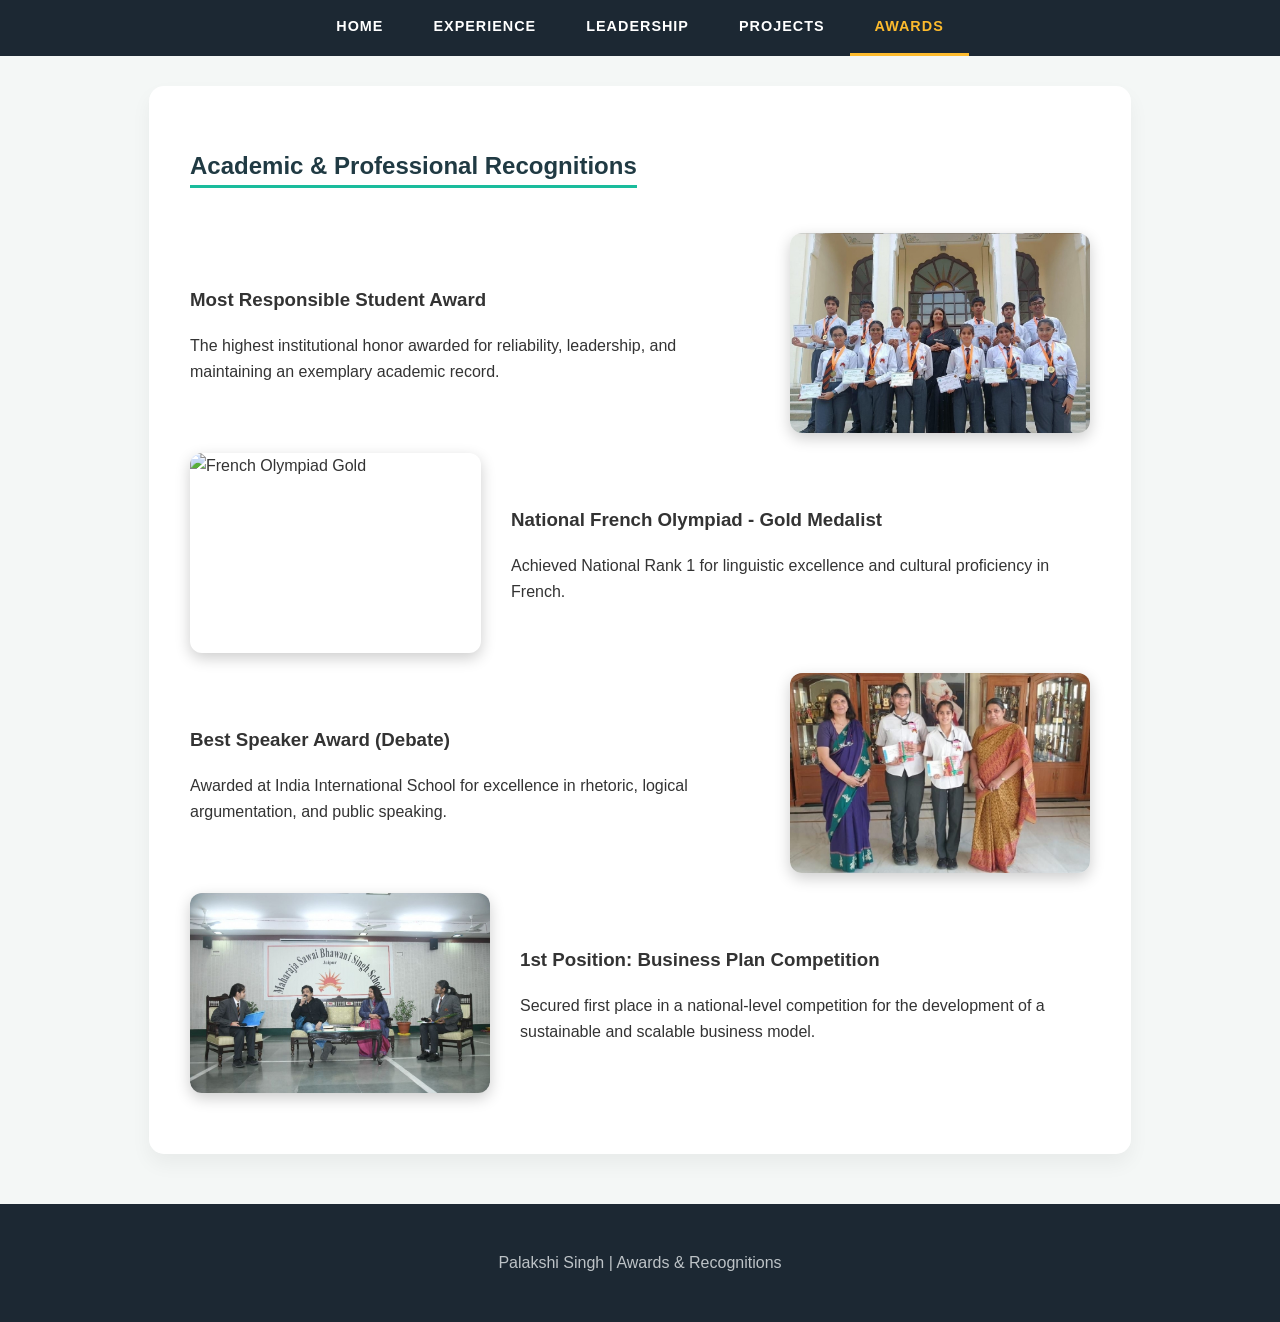
==== awards.html @ c0ab4a42 "Add files via upload" ====
<!DOCTYPE html>
<html lang="en">
<head>
    <meta charset="UTF-8">
    <meta name="viewport" content="width=device-width, initial-scale=1.0">
    <title>Awards | Palakshi Singh</title>
    <link rel="stylesheet" href="style.css">
</head>
<body>
    <nav>
        <ul>
            <li><a href="index.html">Home</a></li>
            <li><a href="experience.html">Experience</a></li>
            <li><a href="leadership.html">Leadership</a></li>
            <li><a href="projects.html">Projects</a></li>
            <li><a href="awards.html" class="active">Awards</a></li>
        </ul>
    </nav>

    <main>
        <section class="card">
            <h2>Academic & Professional Recognitions</h2>
            
            <div class="achievement-row">
                <div class="achievement-text">
                    <h3>Most Responsible Student Award</h3>
                    <p>The highest institutional honor awarded for reliability, leadership, and maintaining an exemplary academic record.</p>
                </div>
                <img src="responsible-student.jpg" alt="Most Responsible Student" class="achievement-img">
            </div>

            <div class="achievement-row reverse">
                <div class="achievement-text">
                    <h3>National French Olympiad - Gold Medalist</h3>
                    <p>Achieved National Rank 1 for linguistic excellence and cultural proficiency in French.</p>
                </div>
                <img src="french-olympiad.jpg" alt="French Olympiad Gold" class="achievement-img">
            </div>

            <div class="achievement-row">
                <div class="achievement-text">
                    <h3>Best Speaker Award (Debate)</h3>
                    <p>Awarded at India International School for excellence in rhetoric, logical argumentation, and public speaking.</p>
                </div>
                <img src="best-speaker.jpg" alt="Best Speaker Debate" class="achievement-img">
            </div>

            <div class="achievement-row reverse">
                <div class="achievement-text">
                    <h3>1st Position: Business Plan Competition</h3>
                    <p>Secured first place in a national-level competition for the development of a sustainable and scalable business model.</p>
                </div>
                <img src="b-plan-win.jpg" alt="Business Plan Win" class="achievement-img">
            </div>
            
        </section>
    </main>

    <footer>
        <p>Palakshi Singh | Awards & Recognitions</p>
    </footer>
</body>
</html>
---- style.css ----
/* 1. Variables for easy theme management */
:root {
    --primary-gradient: linear-gradient(135deg, #0f2027, #203a43, #2c5364);
    --accent-color: #1abc9c;
    --text-dark: #2c3e50;
    --card-shadow: 0 10px 30px rgba(0,0,0,0.15);
}

/* 2. Body & Background */
body {
    font-family: 'Segoe UI', Roboto, Helvetica, sans-serif;
    line-height: 1.7;
    margin: 0;
    background-color: #f0f2f5;
    color: var(--text-dark);
}

/* 3. Header with New Background Gradient */
header {
    background: var(--primary-gradient);
    color: white;
    padding: 80px 20px;
    text-align: center;
    clip-path: polygon(0 0, 100% 0, 100% 85%, 0% 100%); /* Adds a stylish diagonal cut */
}

.profile-img {
    width: 220px; /* Larger as requested */
    height: 220px;
    border-radius: 50%;
    border: 6px solid rgba(255,255,255,0.2);
    object-fit: cover;
    transition: transform 0.4s ease;
}

.profile-img:hover {
    transform: rotate(5deg) scale(1.05);
}

/* 4. Navigation bar */
nav {
    background: #1c2833;
    position: sticky;
    top: 0;
    z-index: 1000;
}

nav ul {
    display: flex;
    justify-content: center;
    padding: 0;
    margin: 0;
    list-style: none;
}

nav a {
    color: white;
    text-decoration: none;
    padding: 15px 20px;
    font-size: 0.9rem;
    text-transform: uppercase;
    letter-spacing: 1px;
}

nav a:hover {
    background: var(--accent-color);
}

/* 5. Content Cards */
.card {
    background: white;
    max-width: 950px;
    margin: -40px auto 40px; /* Pulls first card onto the header */
    padding: 40px;
    border-radius: 15px;
    box-shadow: var(--card-shadow);
    position: relative;
}

h2 {
    color: #203a43;
    border-bottom: 3px solid var(--accent-color);
    display: inline-block;
    margin-bottom: 25px;
}

/* 6. Table Styling */
table {
    width: 100%;
    border-collapse: collapse;
}

th {
    background: #f8f9fa;
    padding: 15px;
    text-align: left;
}

td {
    padding: 15px;
    border-bottom: 1px solid #eee;
}

/* 7. Innovation Project Grid */
.project-container {
    display: grid;
    grid-template-columns: repeat(auto-fit, minmax(280px, 1fr));
    gap: 20px;
}

.project-box {
    background: #fdfdfd;
    border: 1px solid #efefef;
    padding: 20px;
    border-radius: 10px;
    transition: all 0.3s ease;
}

.project-box:hover {
    border-color: var(--accent-color);
    transform: translateY(-5px);
    box-shadow: 0 5px 15px rgba(0,0,0,0.1);
}

/* Footer */
footer {
    text-align: center;
    padding: 40px;
    background: #1c2833;
    color: #bdc3c7;
}

:root {
    --primary-gradient: linear-gradient(135deg, #0f2027, #203a43, #2c5364);
    --accent: #1abc9c;
    --highlight: #fdbb2d;
    --transition-speed: 0.4s;
}

body {
    font-family: 'Segoe UI', sans-serif;
    margin: 0;
    background-color: #f4f7f6;
    color: #333;
    line-height: 1.6;
}

header {
    background: var(--primary-gradient);
    color: white;
    padding: 80px 20px;
    text-align: center;
    clip-path: polygon(0 0, 100% 0, 100% 90%, 0% 100%);
}

/* --- 1. PICTURE HOVER EFFECT --- */
.profile-img {
    width: 200px;
    height: 200px;
    border-radius: 50%;
    border: 4px solid var(--accent);
    object-fit: cover;
    margin-bottom: 15px;
    box-shadow: 0 0 15px rgba(26, 188, 156, 0.4);
    transition: transform var(--transition-speed) ease, box-shadow var(--transition-speed) ease;
}

.profile-img:hover {
    transform: scale(1.1) rotate(3deg); /* Slightly grows and tilts */
    box-shadow: 0 0 30px rgba(26, 188, 156, 0.8); /* Glow intensifies */
    cursor: pointer;
}

nav {
    background: #1c2833;
    position: sticky;
    top: 0;
    z-index: 100;
}

nav ul {
    display: flex;
    justify-content: center;
    list-style: none;
    padding: 0;
}

nav a {
    color: white;
    text-decoration: none;
    padding: 15px 25px;
    display: block;
    font-weight: bold;
    transition: color 0.3s ease;
}

nav a:hover {
    color: var(--highlight);
}

/* --- 2. SECTION (CARD) HOVER EFFECT --- */
.card {
    background: white;
    max-width: 950px;
    margin: -30px auto 40px;
    padding: 40px;
    border-radius: 15px;
    box-shadow: 0 10px 30px rgba(0,0,0,0.1);
    border-top: 5px solid var(--accent);
    transition: transform var(--transition-speed) ease, box-shadow var(--transition-speed) ease;
}

.card:hover {
    transform: translateY(-10px); /* Lifts the entire section up */
    box-shadow: 0 20px 40px rgba(0,0,0,0.2); /* Shadow deepens for depth */
}

.achievement-row {
    display: flex;
    align-items: center;
    gap: 40px;
    margin-bottom: 50px;
}

.achievement-row.reverse {
    flex-direction: row-reverse;
}

/* Achievement Image Hover */
.achievement-img {
    width: 300px;
    height: 200px;
    object-fit: cover;
    border-radius: 12px;
    box-shadow: 0 5px 15px rgba(0,0,0,0.1);
    transition: transform 0.3s ease;
}

.achievement-img:hover {
    transform: scale(1.05);
}

/* Project Item Hover */
.project-item {
    background: #fafafa;
    padding: 20px;
    border-left: 4px solid var(--highlight);
    border-radius: 5px;
    transition: background 0.3s ease, transform 0.3s ease;
}

.project-item:hover {
    background: #fff;
    transform: translateX(10px); /* Slides slightly to the right */
}

.pdf-btn {
    display: inline-block;
    padding: 12px 30px;
    background: var(--primary-gradient);
    color: white;
    text-decoration: none;
    border-radius: 50px;
    margin-top: 15px;
    transition: all 0.3s ease;
}

.pdf-btn:hover {
    background: var(--accent);
    letter-spacing: 1px; /* Expands slightly for effect */
}

footer {
    text-align: center;
    padding: 40px;
    background: #1c2833;
    color: white;
}

:root {
    --primary-gradient: linear-gradient(135deg, #0f2027, #203a43, #2c5364);
    --accent: #1abc9c;
    --highlight: #fdbb2d;
    --anim: 0.4s cubic-bezier(0.175, 0.885, 0.32, 1.275);
}

body {
    font-family: 'Segoe UI', sans-serif;
    margin: 0;
    background-color: #f4f7f6;
    color: #333;
}

header {
    background: var(--primary-gradient);
    color: white;
    padding: 80px 20px;
    text-align: center;
    clip-path: polygon(0 0, 100% 0, 100% 90%, 0% 100%);
}

/* --- INTERACTIVE PICTURE --- */
.profile-img {
    width: 210px;
    height: 210px;
    border-radius: 50%;
    border: 5px solid var(--accent);
    object-fit: cover;
    transition: transform var(--anim), box-shadow var(--anim);
}

.profile-img:hover {
    transform: scale(1.1) rotate(5deg);
    box-shadow: 0 0 25px var(--accent);
}

nav { background: #1c2833; position: sticky; top: 0; z-index: 100; }
nav ul { display: flex; justify-content: center; list-style: none; padding: 0; }
nav a { color: white; text-decoration: none; padding: 15px 25px; font-weight: bold; transition: 0.3s; }
nav a:hover { color: var(--highlight); }

/* --- INTERACTIVE SECTIONS (CARDS) --- */
.card {
    background: white;
    max-width: 950px;
    margin: -30px auto 40px;
    padding: 40px;
    border-radius: 15px;
    box-shadow: 0 10px 20px rgba(0,0,0,0.1);
    border-top: 5px solid var(--accent);
    transition: transform var(--anim), box-shadow var(--anim);
}

.card:hover {
    transform: translateY(-12px);
    box-shadow: 0 20px 40px rgba(0,0,0,0.15);
}

.achievement-row { display: flex; align-items: center; gap: 40px; margin-top: 20px; }
.achievement-row.reverse { flex-direction: row-reverse; }

.achievement-img {
    width: 280px;
    height: 180px;
    border-radius: 10px;
    object-fit: cover;
    transition: transform 0.4s ease;
}

.achievement-img:hover { transform: scale(1.05); }

/* Project Grid & Items */
.project-grid { display: grid; grid-template-columns: repeat(auto-fit, minmax(220px, 1fr)); gap: 15px; margin-top: 20px; }
.project-item {
    background: #fafafa;
    padding: 15px;
    border-radius: 8px;
    border-left: 4px solid var(--highlight);
    transition: transform 0.3s ease, background 0.3s ease;
}

.project-item:hover {
    transform: translateX(8px);
    background: #fff;
}

.btn-small { font-size: 0.8rem; color: var(--accent); text-decoration: none; font-weight: bold; }
footer { text-align: center; padding: 40px; background: #1c2833; color: white; }

:root {
    --bg-gradient: linear-gradient(135deg, #0f2027, #203a43, #2c5364);
    --accent: #1abc9c;
    --highlight: #fdbb2d;
    --transition: 0.4s cubic-bezier(0.175, 0.885, 0.32, 1.275);
}

body { font-family: 'Segoe UI', sans-serif; margin: 0; background: #f4f7f6; color: #333; }

/* Interactive Header & Nav */
header { background: var(--bg-gradient); color: white; padding: 60px 20px; text-align: center; }
.profile-img { 
    width: 180px; height: 180px; border-radius: 50%; border: 4px solid var(--accent); 
    transition: var(--transition);
}
.profile-img:hover { transform: scale(1.1) rotate(5deg); box-shadow: 0 0 20px var(--accent); }

nav { background: #1c2833; position: sticky; top: 0; z-index: 1000; }
nav ul { display: flex; justify-content: center; list-style: none; padding: 0; margin: 0; }
nav a { color: white; text-decoration: none; padding: 15px 25px; font-weight: bold; transition: 0.3s; }
nav a:hover, .active { color: var(--highlight); border-bottom: 2px solid var(--highlight); }

/* Card Animations */
.card {
    background: white; max-width: 900px; margin: 30px auto; padding: 40px; 
    border-radius: 15px; box-shadow: 0 10px 20px rgba(0,0,0,0.05);
    border-top: 5px solid var(--accent); transition: var(--transition);
}
.card:hover { transform: translateY(-10px); box-shadow: 0 20px 40px rgba(0,0,0,0.15); }

/* Content Layouts */
.achievement-row { display: flex; align-items: center; gap: 30px; margin: 20px 0; }
.achievement-row.reverse { flex-direction: row-reverse; }
.achievement-img { width: 250px; border-radius: 10px; transition: 0.3s; }
.achievement-img:hover { transform: scale(1.05); }

.detail-box { padding: 15px; border-left: 4px solid var(--accent); background: #fafafa; margin-bottom: 15px; }

.project-grid { display: grid; grid-template-columns: repeat(auto-fit, minmax(250px, 1fr)); gap: 15px; }
.project-item { 
    background: #fdfdfd; padding: 15px; border: 1px solid #eee; border-radius: 8px; 
    transition: 0.3s; border-left: 4px solid var(--highlight);
}
.project-item:hover { transform: translateX(10px); background: #fff; }

.btn-pdf { color: var(--accent); font-weight: bold; text-decoration: none; font-size: 0.9rem; }

/* Add these new rules to your existing style.css */

.tagline {
    font-size: 1.1rem;
    font-weight: 300;
    color: #ecf0f1;
    font-style: italic;
    margin-top: 10px;
    letter-spacing: 0.5px;
}

.institution {
    font-weight: bold;
    color: var(--accent);
    margin-bottom: 5px;
}

.about-content p {
    margin-bottom: 15px;
    font-size: 1.05rem;
    color: #444;
}

/* Enhancing the Active Nav Link */
nav a.active {
    border-bottom: 3px solid var(--highlight);
    color: var(--highlight);
}

footer {
    text-align: center;
    padding: 30px;
    background: #1c2833;
    color: #bdc3c7;
    margin-top: 50px;
}

/* Ensure consistent image sizing for the internship/volunteering images */
.achievement-img {
    width: 300px;
    height: 200px;
    object-fit: cover; /* This prevents the images from looking stretched */
    border-radius: 12px;
    box-shadow: 0 5px 15px rgba(0,0,0,0.2);
    transition: transform 0.4s ease, box-shadow 0.4s ease;
}

.achievement-img:hover {
    transform: scale(1.05);
    box-shadow: 0 8px 25px rgba(0,0,0,0.3);
}

/* Smooth Scrolling for the whole site */
html {
    scroll-behavior: smooth;
}

/* Custom Scrollbar for a premium look */
::-webkit-scrollbar {
    width: 10px;
}
::-webkit-scrollbar-track {
    background: #1c2833;
}
::-webkit-scrollbar-thumb {
    background: var(--accent);
    border-radius: 10px;
}
::-webkit-scrollbar-thumb:hover {
    background: var(--highlight);
}

/* Glassmorphism effect for cards - The 'Crazy-Level' look */
.card {
    background: rgba(255, 255, 255, 0.95);
    backdrop-filter: blur(10px);
    border: 1px solid rgba(255, 255, 255, 0.2);
}

/* Container for the project card */
.project-item {
    position: relative; /* Necessary to anchor the watermark */
    background: #fff;
    padding: 25px;
    border-radius: 12px;
    border-left: 5px solid var(--highlight);
    overflow: hidden; /* Keeps the watermark inside the card edges */
    z-index: 1; /* Establishes a stack */
}

/* The Watermark Engine */
.project-item::before {
    content: "";
    position: absolute;
    top: 50%;
    left: 50%;
    transform: translate(-50%, -50%);
    width: 120px; /* Adjust size of icon */
    height: 120px;
    background-repeat: no-repeat;
    background-position: center;
    background-size: contain;
    
    /* WATERMARK SETTINGS */
    opacity: 0.08; /* Very light so it doesn't cover text */
    z-index: -1;   /* Places it BEHIND the text */
    pointer-events: none; /* User can click "through" it to hit links */
}

/* Individual Background Assignments */
.aaranya::before { background-image: url('aaranya-wm.jpeg'); }
.paysolve::before { background-image: url('paysolve-wm.jpeg'); }
.sportsync::before { background-image: url('sportsync-wm.jpeg'); }
.lingolink::before { background-image: url('lingolink-wm.jpeg'); }
.keratech::before { background-image: url('keratech-wm.jpeg'); }
.solar::before { background-image: url('solar-wm.jpeg'); }
.activage::before { background-image: url('activage-wm.jpeg'); }
.novel::before { background-image: url('novel-wm.jprg'); }
.intach::before { background-image: url('intach-wm.jpeg'); }
.feedish::before { background-image: url('feedish-wm.jpeg'); }
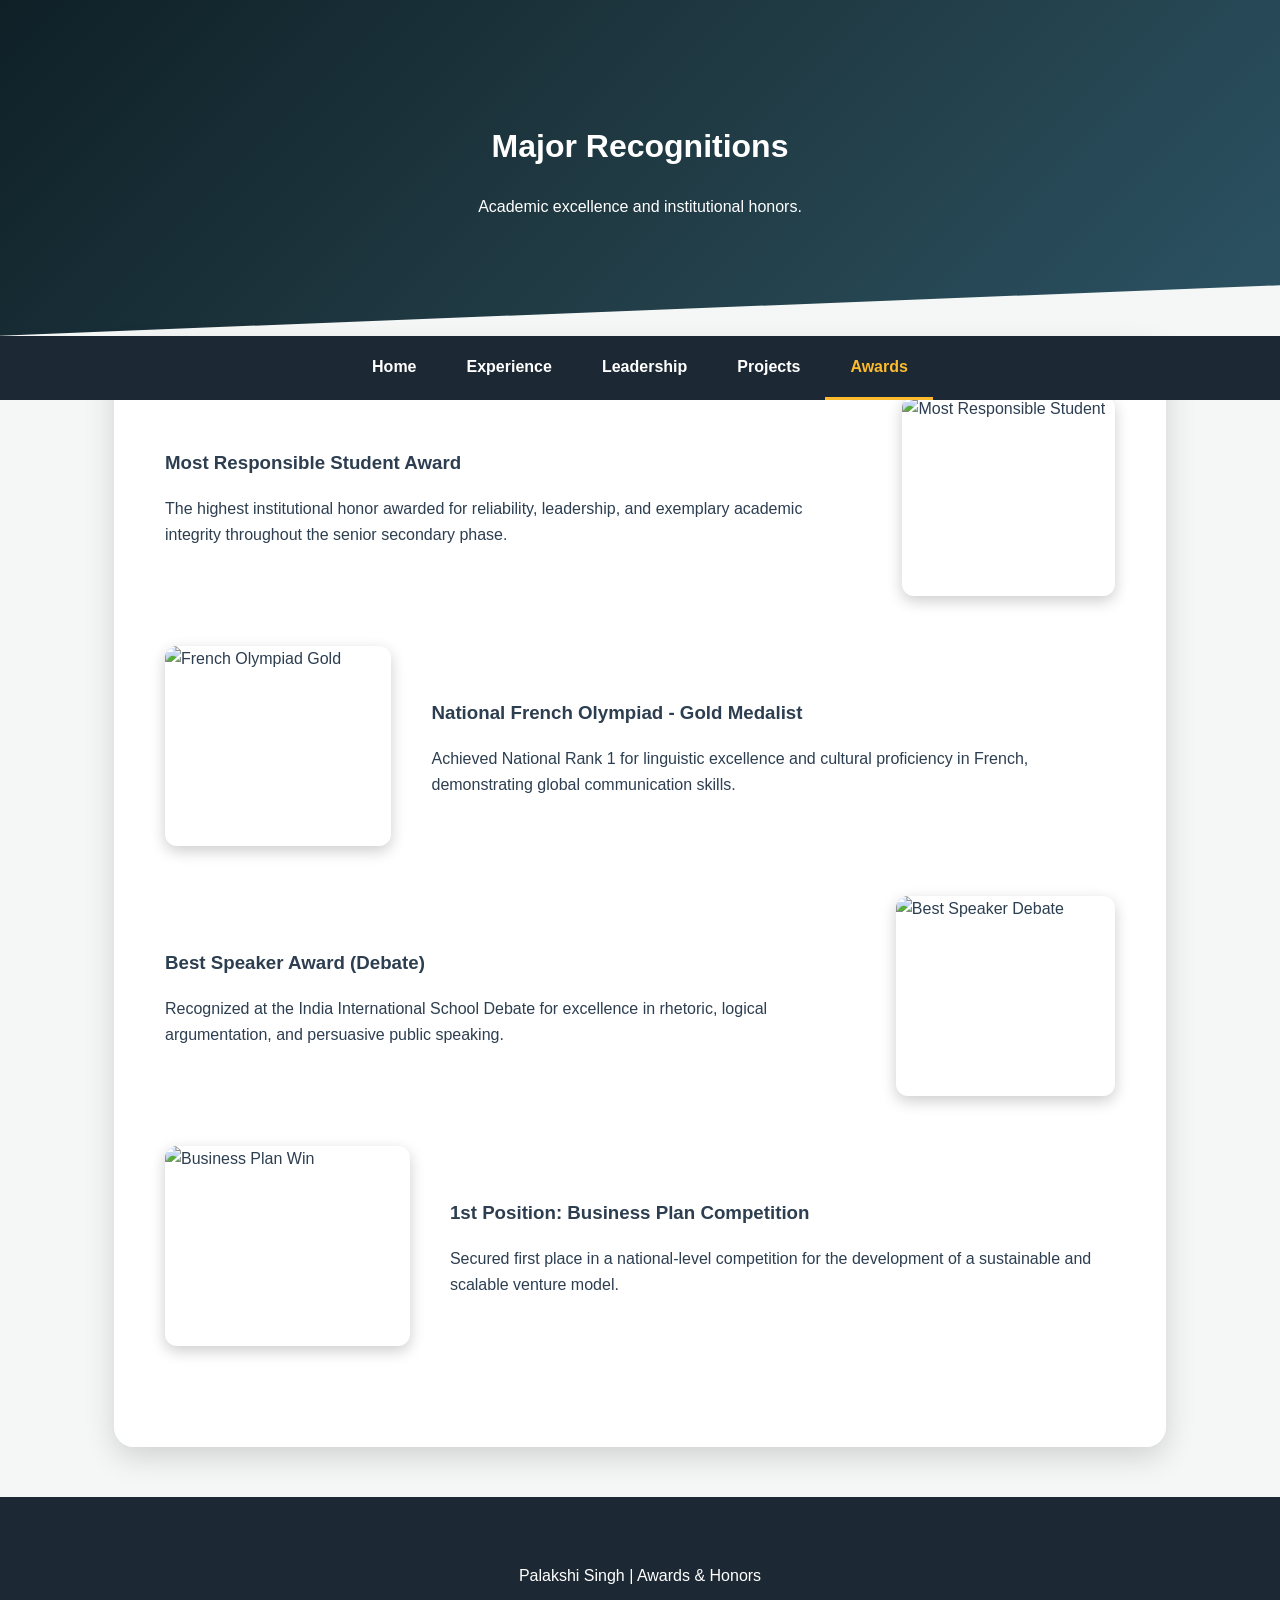
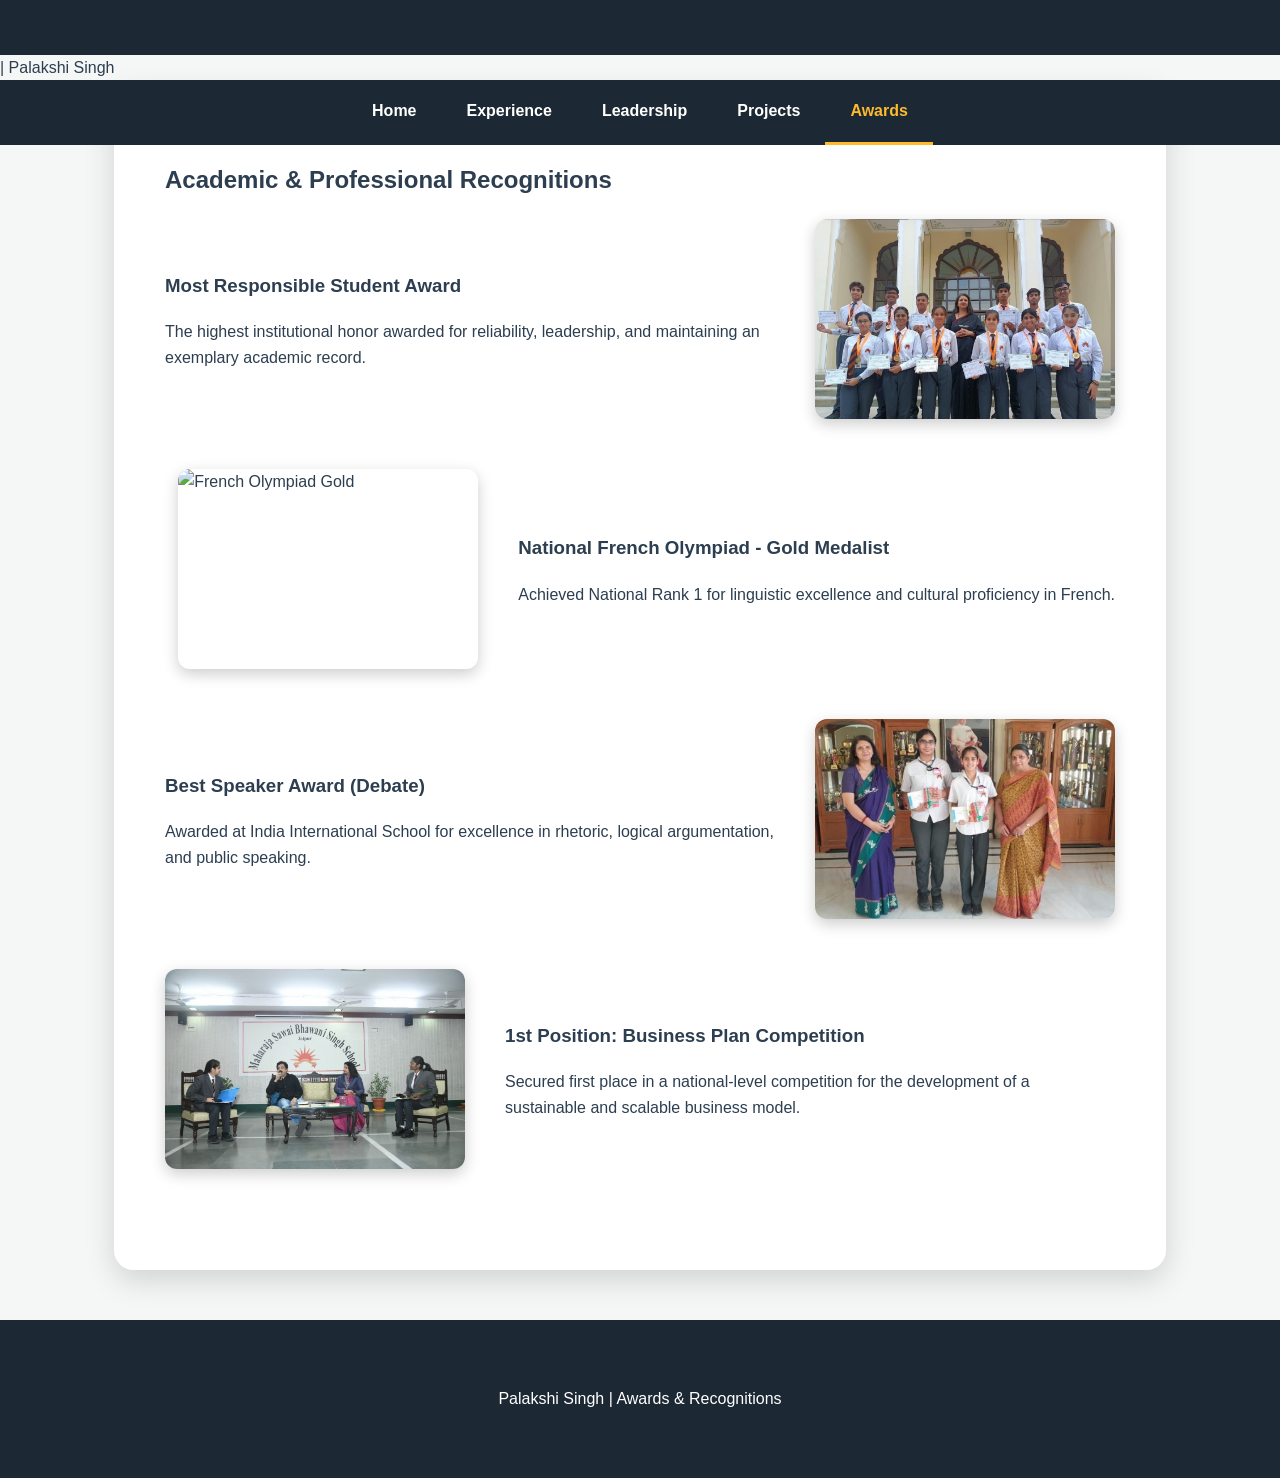
==== commit 01db8de9: "Update awards.html" ====
--- a/awards.html
+++ b/awards.html
@@ -3,7 +3,75 @@
 <head>
     <meta charset="UTF-8">
     <meta name="viewport" content="width=device-width, initial-scale=1.0">
+    <title><!DOCTYPE html>
+<html lang="en">
+<head>
+    <meta charset="UTF-8">
+    <meta name="viewport" content="width=device-width, initial-scale=1.0">
     <title>Awards | Palakshi Singh</title>
+    <link rel="stylesheet" href="style.css">
+</head>
+<body>
+    <header>
+        <div class="header-content">
+            <h1>Major Recognitions</h1>
+            <p class="tagline">Academic excellence and institutional honors.</p>
+        </div>
+    </header>
+
+    <nav>
+        <ul>
+            <li><a href="index.html">Home</a></li>
+            <li><a href="experience.html">Experience</a></li>
+            <li><a href="leadership.html">Leadership</a></li>
+            <li><a href="projects.html">Projects</a></li>
+            <li><a href="awards.html" class="active">Awards</a></li>
+        </ul>
+    </nav>
+
+    <main>
+        <section class="card">
+            
+            <div class="achievement-row">
+                <div class="achievement-text">
+                    <h3>Most Responsible Student Award</h3>
+                    <p>The highest institutional honor awarded for reliability, leadership, and exemplary academic integrity throughout the senior secondary phase.</p>
+                </div>
+                <img src="responsible-student.jpeg" alt="Most Responsible Student" class="achievement-img">
+            </div>
+
+            <div class="achievement-row reverse">
+                <div class="achievement-text">
+                    <h3>National French Olympiad - Gold Medalist</h3>
+                    <p>Achieved National Rank 1 for linguistic excellence and cultural proficiency in French, demonstrating global communication skills.</p>
+                </div>
+                <img src="french-olympiad.jpeg" alt="French Olympiad Gold" class="achievement-img">
+            </div>
+
+            <div class="achievement-row">
+                <div class="achievement-text">
+                    <h3>Best Speaker Award (Debate)</h3>
+                    <p>Recognized at the India International School Debate for excellence in rhetoric, logical argumentation, and persuasive public speaking.</p>
+                </div>
+                <img src="best-speaker.jpeg" alt="Best Speaker Debate" class="achievement-img">
+            </div>
+
+            <div class="achievement-row reverse">
+                <div class="achievement-text">
+                    <h3>1st Position: Business Plan Competition</h3>
+                    <p>Secured first place in a national-level competition for the development of a sustainable and scalable venture model.</p>
+                </div>
+                <img src="b-plan-win.jpeg" alt="Business Plan Win" class="achievement-img">
+            </div>
+            
+        </section>
+    </main>
+
+    <footer>
+        <p>Palakshi Singh | Awards & Honors</p>
+    </footer>
+</body>
+</html> | Palakshi Singh</title>
     <link rel="stylesheet" href="style.css">
 </head>
 <body>
@@ -60,4 +128,4 @@
         <p>Palakshi Singh | Awards & Recognitions</p>
     </footer>
 </body>
-</html>+</html>
--- a/style.css
+++ b/style.css
@@ -1,308 +1,39 @@
-/* 1. Variables for easy theme management */
-:root {
-    --primary-gradient: linear-gradient(135deg, #0f2027, #203a43, #2c5364);
-    --accent-color: #1abc9c;
-    --text-dark: #2c3e50;
-    --card-shadow: 0 10px 30px rgba(0,0,0,0.15);
-}
-
-/* 2. Body & Background */
-body {
-    font-family: 'Segoe UI', Roboto, Helvetica, sans-serif;
-    line-height: 1.7;
-    margin: 0;
-    background-color: #f0f2f5;
-    color: var(--text-dark);
-}
-
-/* 3. Header with New Background Gradient */
-header {
-    background: var(--primary-gradient);
-    color: white;
-    padding: 80px 20px;
-    text-align: center;
-    clip-path: polygon(0 0, 100% 0, 100% 85%, 0% 100%); /* Adds a stylish diagonal cut */
-}
-
-.profile-img {
-    width: 220px; /* Larger as requested */
-    height: 220px;
-    border-radius: 50%;
-    border: 6px solid rgba(255,255,255,0.2);
-    object-fit: cover;
-    transition: transform 0.4s ease;
-}
-
-.profile-img:hover {
-    transform: rotate(5deg) scale(1.05);
-}
-
-/* 4. Navigation bar */
-nav {
-    background: #1c2833;
-    position: sticky;
-    top: 0;
-    z-index: 1000;
-}
-
-nav ul {
-    display: flex;
-    justify-content: center;
-    padding: 0;
-    margin: 0;
-    list-style: none;
-}
-
-nav a {
-    color: white;
-    text-decoration: none;
-    padding: 15px 20px;
-    font-size: 0.9rem;
-    text-transform: uppercase;
-    letter-spacing: 1px;
-}
-
-nav a:hover {
-    background: var(--accent-color);
-}
-
-/* 5. Content Cards */
-.card {
-    background: white;
-    max-width: 950px;
-    margin: -40px auto 40px; /* Pulls first card onto the header */
-    padding: 40px;
-    border-radius: 15px;
-    box-shadow: var(--card-shadow);
-    position: relative;
-}
-
-h2 {
-    color: #203a43;
-    border-bottom: 3px solid var(--accent-color);
-    display: inline-block;
-    margin-bottom: 25px;
-}
-
-/* 6. Table Styling */
-table {
-    width: 100%;
-    border-collapse: collapse;
-}
-
-th {
-    background: #f8f9fa;
-    padding: 15px;
-    text-align: left;
-}
-
-td {
-    padding: 15px;
-    border-bottom: 1px solid #eee;
-}
-
-/* 7. Innovation Project Grid */
-.project-container {
-    display: grid;
-    grid-template-columns: repeat(auto-fit, minmax(280px, 1fr));
-    gap: 20px;
-}
-
-.project-box {
-    background: #fdfdfd;
-    border: 1px solid #efefef;
-    padding: 20px;
-    border-radius: 10px;
-    transition: all 0.3s ease;
-}
-
-.project-box:hover {
-    border-color: var(--accent-color);
-    transform: translateY(-5px);
-    box-shadow: 0 5px 15px rgba(0,0,0,0.1);
-}
-
-/* Footer */
-footer {
-    text-align: center;
-    padding: 40px;
-    background: #1c2833;
-    color: #bdc3c7;
-}
-
+/* 1. UNIFIED VARIABLES */
 :root {
     --primary-gradient: linear-gradient(135deg, #0f2027, #203a43, #2c5364);
     --accent: #1abc9c;
     --highlight: #fdbb2d;
-    --transition-speed: 0.4s;
+    --text-dark: #2c3e50;
+    --card-shadow: 0 10px 30px rgba(0,0,0,0.15);
+    --anim: 0.4s cubic-bezier(0.175, 0.885, 0.32, 1.275);
 }
+
+/* 2. GLOBAL STYLES */
+html { scroll-behavior: smooth; }
+
+::-webkit-scrollbar { width: 10px; }
+::-webkit-scrollbar-track { background: #1c2833; }
+::-webkit-scrollbar-thumb { background: var(--accent); border-radius: 10px; }
 
 body {
     font-family: 'Segoe UI', sans-serif;
     margin: 0;
     background-color: #f4f7f6;
-    color: #333;
+    color: var(--text-dark);
     line-height: 1.6;
 }
 
+/* 3. HEADER & NAVIGATION */
 header {
     background: var(--primary-gradient);
     color: white;
-    padding: 80px 20px;
+    padding: 100px 20px;
     text-align: center;
-    clip-path: polygon(0 0, 100% 0, 100% 90%, 0% 100%);
+    clip-path: polygon(0 0, 100% 0, 100% 85%, 0% 100%);
 }
 
-/* --- 1. PICTURE HOVER EFFECT --- */
 .profile-img {
-    width: 200px;
-    height: 200px;
-    border-radius: 50%;
-    border: 4px solid var(--accent);
-    object-fit: cover;
-    margin-bottom: 15px;
-    box-shadow: 0 0 15px rgba(26, 188, 156, 0.4);
-    transition: transform var(--transition-speed) ease, box-shadow var(--transition-speed) ease;
-}
-
-.profile-img:hover {
-    transform: scale(1.1) rotate(3deg); /* Slightly grows and tilts */
-    box-shadow: 0 0 30px rgba(26, 188, 156, 0.8); /* Glow intensifies */
-    cursor: pointer;
-}
-
-nav {
-    background: #1c2833;
-    position: sticky;
-    top: 0;
-    z-index: 100;
-}
-
-nav ul {
-    display: flex;
-    justify-content: center;
-    list-style: none;
-    padding: 0;
-}
-
-nav a {
-    color: white;
-    text-decoration: none;
-    padding: 15px 25px;
-    display: block;
-    font-weight: bold;
-    transition: color 0.3s ease;
-}
-
-nav a:hover {
-    color: var(--highlight);
-}
-
-/* --- 2. SECTION (CARD) HOVER EFFECT --- */
-.card {
-    background: white;
-    max-width: 950px;
-    margin: -30px auto 40px;
-    padding: 40px;
-    border-radius: 15px;
-    box-shadow: 0 10px 30px rgba(0,0,0,0.1);
-    border-top: 5px solid var(--accent);
-    transition: transform var(--transition-speed) ease, box-shadow var(--transition-speed) ease;
-}
-
-.card:hover {
-    transform: translateY(-10px); /* Lifts the entire section up */
-    box-shadow: 0 20px 40px rgba(0,0,0,0.2); /* Shadow deepens for depth */
-}
-
-.achievement-row {
-    display: flex;
-    align-items: center;
-    gap: 40px;
-    margin-bottom: 50px;
-}
-
-.achievement-row.reverse {
-    flex-direction: row-reverse;
-}
-
-/* Achievement Image Hover */
-.achievement-img {
-    width: 300px;
-    height: 200px;
-    object-fit: cover;
-    border-radius: 12px;
-    box-shadow: 0 5px 15px rgba(0,0,0,0.1);
-    transition: transform 0.3s ease;
-}
-
-.achievement-img:hover {
-    transform: scale(1.05);
-}
-
-/* Project Item Hover */
-.project-item {
-    background: #fafafa;
-    padding: 20px;
-    border-left: 4px solid var(--highlight);
-    border-radius: 5px;
-    transition: background 0.3s ease, transform 0.3s ease;
-}
-
-.project-item:hover {
-    background: #fff;
-    transform: translateX(10px); /* Slides slightly to the right */
-}
-
-.pdf-btn {
-    display: inline-block;
-    padding: 12px 30px;
-    background: var(--primary-gradient);
-    color: white;
-    text-decoration: none;
-    border-radius: 50px;
-    margin-top: 15px;
-    transition: all 0.3s ease;
-}
-
-.pdf-btn:hover {
-    background: var(--accent);
-    letter-spacing: 1px; /* Expands slightly for effect */
-}
-
-footer {
-    text-align: center;
-    padding: 40px;
-    background: #1c2833;
-    color: white;
-}
-
-:root {
-    --primary-gradient: linear-gradient(135deg, #0f2027, #203a43, #2c5364);
-    --accent: #1abc9c;
-    --highlight: #fdbb2d;
-    --anim: 0.4s cubic-bezier(0.175, 0.885, 0.32, 1.275);
-}
-
-body {
-    font-family: 'Segoe UI', sans-serif;
-    margin: 0;
-    background-color: #f4f7f6;
-    color: #333;
-}
-
-header {
-    background: var(--primary-gradient);
-    color: white;
-    padding: 80px 20px;
-    text-align: center;
-    clip-path: polygon(0 0, 100% 0, 100% 90%, 0% 100%);
-}
-
-/* --- INTERACTIVE PICTURE --- */
-.profile-img {
-    width: 210px;
-    height: 210px;
+    width: 210px; height: 210px;
     border-radius: 50%;
     border: 5px solid var(--accent);
     object-fit: cover;
@@ -314,21 +45,49 @@
     box-shadow: 0 0 25px var(--accent);
 }
 
-nav { background: #1c2833; position: sticky; top: 0; z-index: 100; }
-nav ul { display: flex; justify-content: center; list-style: none; padding: 0; }
-nav a { color: white; text-decoration: none; padding: 15px 25px; font-weight: bold; transition: 0.3s; }
-nav a:hover { color: var(--highlight); }
+nav {
+    background: #1c2833;
+    position: sticky;
+    top: 0;
+    z-index: 1000;
+}
 
-/* --- INTERACTIVE SECTIONS (CARDS) --- */
+nav ul {
+    display: flex;
+    justify-content: center;
+    list-style: none;
+    padding: 0;
+    margin: 0;
+}
+
+nav a {
+    color: white;
+    text-decoration: none;
+    padding: 18px 25px;
+    display: block;
+    font-weight: bold;
+    transition: 0.3s;
+}
+
+nav a:hover, nav a.active {
+    color: var(--highlight);
+    border-bottom: 3px solid var(--highlight);
+}
+
+/* 4. THE CONTENT CARD (GLASSMORPHISM & OVERLAP) */
 .card {
-    background: white;
+    background: rgba(255, 255, 255, 0.95);
+    backdrop-filter: blur(10px);
+    border: 1px solid rgba(255, 255, 255, 0.2);
     max-width: 950px;
-    margin: -30px auto 40px;
-    padding: 40px;
-    border-radius: 15px;
-    box-shadow: 0 10px 20px rgba(0,0,0,0.1);
-    border-top: 5px solid var(--accent);
+    margin: -60px auto 50px !important; /* FIXED: Removed conflicting 30px margin */
+    padding: 50px;
+    border-radius: 20px;
+    box-shadow: var(--card-shadow);
+    border-top: 6px solid var(--accent);
     transition: transform var(--anim), box-shadow var(--anim);
+    position: relative;
+    z-index: 10;
 }
 
 .card:hover {
@@ -336,26 +95,22 @@
     box-shadow: 0 20px 40px rgba(0,0,0,0.15);
 }
 
-.achievement-row { display: flex; align-items: center; gap: 40px; margin-top: 20px; }
-.achievement-row.reverse { flex-direction: row-reverse; }
-
-.achievement-img {
-    width: 280px;
-    height: 180px;
-    border-radius: 10px;
-    object-fit: cover;
-    transition: transform 0.4s ease;
+/* 5. PROJECT GRID (FIXED LIST-VIEW ISSUE) */
+.project-grid {
+    display: grid !important;
+    grid-template-columns: repeat(auto-fit, minmax(280px, 1fr)) !important;
+    gap: 25px !important;
+    margin-top: 30px;
 }
 
-.achievement-img:hover { transform: scale(1.05); }
-
-/* Project Grid & Items */
-.project-grid { display: grid; grid-template-columns: repeat(auto-fit, minmax(220px, 1fr)); gap: 15px; margin-top: 20px; }
 .project-item {
-    background: #fafafa;
-    padding: 15px;
-    border-radius: 8px;
-    border-left: 4px solid var(--highlight);
+    position: relative;
+    background: #fff;
+    padding: 25px;
+    border-radius: 12px;
+    border-left: 5px solid var(--highlight);
+    overflow: hidden;
+    z-index: 1;
     transition: transform 0.3s ease, background 0.3s ease;
 }
 
@@ -364,166 +119,43 @@
     background: #fff;
 }
 
-.btn-small { font-size: 0.8rem; color: var(--accent); text-decoration: none; font-weight: bold; }
-footer { text-align: center; padding: 40px; background: #1c2833; color: white; }
-
-:root {
-    --bg-gradient: linear-gradient(135deg, #0f2027, #203a43, #2c5364);
-    --accent: #1abc9c;
-    --highlight: #fdbb2d;
-    --transition: 0.4s cubic-bezier(0.175, 0.885, 0.32, 1.275);
+/* 6. WATERMARK ENGINE (FIXED OPACITY & PLACEMENT) */
+.project-item::before {
+    content: "";
+    position: absolute;
+    top: 50%; left: 50%;
+    transform: translate(-50%, -50%);
+    width: 120px; height: 120px;
+    background-repeat: no-repeat;
+    background-position: center;
+    background-size: contain;
+    opacity: 0.08; /* Light background effect */
+    z-index: -1;
+    pointer-events: none;
 }
 
-body { font-family: 'Segoe UI', sans-serif; margin: 0; background: #f4f7f6; color: #333; }
-
-/* Interactive Header & Nav */
-header { background: var(--bg-gradient); color: white; padding: 60px 20px; text-align: center; }
-.profile-img { 
-    width: 180px; height: 180px; border-radius: 50%; border: 4px solid var(--accent); 
-    transition: var(--transition);
-}
-.profile-img:hover { transform: scale(1.1) rotate(5deg); box-shadow: 0 0 20px var(--accent); }
-
-nav { background: #1c2833; position: sticky; top: 0; z-index: 1000; }
-nav ul { display: flex; justify-content: center; list-style: none; padding: 0; margin: 0; }
-nav a { color: white; text-decoration: none; padding: 15px 25px; font-weight: bold; transition: 0.3s; }
-nav a:hover, .active { color: var(--highlight); border-bottom: 2px solid var(--highlight); }
-
-/* Card Animations */
-.card {
-    background: white; max-width: 900px; margin: 30px auto; padding: 40px; 
-    border-radius: 15px; box-shadow: 0 10px 20px rgba(0,0,0,0.05);
-    border-top: 5px solid var(--accent); transition: var(--transition);
-}
-.card:hover { transform: translateY(-10px); box-shadow: 0 20px 40px rgba(0,0,0,0.15); }
-
-/* Content Layouts */
-.achievement-row { display: flex; align-items: center; gap: 30px; margin: 20px 0; }
-.achievement-row.reverse { flex-direction: row-reverse; }
-.achievement-img { width: 250px; border-radius: 10px; transition: 0.3s; }
-.achievement-img:hover { transform: scale(1.05); }
-
-.detail-box { padding: 15px; border-left: 4px solid var(--accent); background: #fafafa; margin-bottom: 15px; }
-
-.project-grid { display: grid; grid-template-columns: repeat(auto-fit, minmax(250px, 1fr)); gap: 15px; }
-.project-item { 
-    background: #fdfdfd; padding: 15px; border: 1px solid #eee; border-radius: 8px; 
-    transition: 0.3s; border-left: 4px solid var(--highlight);
-}
-.project-item:hover { transform: translateX(10px); background: #fff; }
-
-.btn-pdf { color: var(--accent); font-weight: bold; text-decoration: none; font-size: 0.9rem; }
-
-/* Add these new rules to your existing style.css */
-
-.tagline {
-    font-size: 1.1rem;
-    font-weight: 300;
-    color: #ecf0f1;
-    font-style: italic;
-    margin-top: 10px;
-    letter-spacing: 0.5px;
+/* 7. ACHIEVEMENT ROWS (FOR AWARDS & LEADERSHIP) */
+.achievement-row {
+    display: flex;
+    align-items: center;
+    gap: 40px;
+    margin-bottom: 50px;
 }
 
-.institution {
-    font-weight: bold;
-    color: var(--accent);
-    margin-bottom: 5px;
-}
+.achievement-row.reverse { flex-direction: row-reverse; }
 
-.about-content p {
-    margin-bottom: 15px;
-    font-size: 1.05rem;
-    color: #444;
-}
-
-/* Enhancing the Active Nav Link */
-nav a.active {
-    border-bottom: 3px solid var(--highlight);
-    color: var(--highlight);
-}
-
-footer {
-    text-align: center;
-    padding: 30px;
-    background: #1c2833;
-    color: #bdc3c7;
-    margin-top: 50px;
-}
-
-/* Ensure consistent image sizing for the internship/volunteering images */
 .achievement-img {
     width: 300px;
     height: 200px;
-    object-fit: cover; /* This prevents the images from looking stretched */
+    object-fit: cover;
     border-radius: 12px;
     box-shadow: 0 5px 15px rgba(0,0,0,0.2);
-    transition: transform 0.4s ease, box-shadow 0.4s ease;
+    transition: transform 0.4s ease;
 }
 
-.achievement-img:hover {
-    transform: scale(1.05);
-    box-shadow: 0 8px 25px rgba(0,0,0,0.3);
-}
+.achievement-img:hover { transform: scale(1.05); }
 
-/* Smooth Scrolling for the whole site */
-html {
-    scroll-behavior: smooth;
-}
-
-/* Custom Scrollbar for a premium look */
-::-webkit-scrollbar {
-    width: 10px;
-}
-::-webkit-scrollbar-track {
-    background: #1c2833;
-}
-::-webkit-scrollbar-thumb {
-    background: var(--accent);
-    border-radius: 10px;
-}
-::-webkit-scrollbar-thumb:hover {
-    background: var(--highlight);
-}
-
-/* Glassmorphism effect for cards - The 'Crazy-Level' look */
-.card {
-    background: rgba(255, 255, 255, 0.95);
-    backdrop-filter: blur(10px);
-    border: 1px solid rgba(255, 255, 255, 0.2);
-}
-
-/* Container for the project card */
-.project-item {
-    position: relative; /* Necessary to anchor the watermark */
-    background: #fff;
-    padding: 25px;
-    border-radius: 12px;
-    border-left: 5px solid var(--highlight);
-    overflow: hidden; /* Keeps the watermark inside the card edges */
-    z-index: 1; /* Establishes a stack */
-}
-
-/* The Watermark Engine */
-.project-item::before {
-    content: "";
-    position: absolute;
-    top: 50%;
-    left: 50%;
-    transform: translate(-50%, -50%);
-    width: 120px; /* Adjust size of icon */
-    height: 120px;
-    background-repeat: no-repeat;
-    background-position: center;
-    background-size: contain;
-    
-    /* WATERMARK SETTINGS */
-    opacity: 0.08; /* Very light so it doesn't cover text */
-    z-index: -1;   /* Places it BEHIND the text */
-    pointer-events: none; /* User can click "through" it to hit links */
-}
-
-/* Individual Background Assignments */
+/* 8. WATERMARK ASSIGNMENTS */
 .aaranya::before { background-image: url('aaranya-wm.jpeg'); }
 .paysolve::before { background-image: url('paysolve-wm.jpeg'); }
 .sportsync::before { background-image: url('sportsync-wm.jpeg'); }
@@ -531,6 +163,25 @@
 .keratech::before { background-image: url('keratech-wm.jpeg'); }
 .solar::before { background-image: url('solar-wm.jpeg'); }
 .activage::before { background-image: url('activage-wm.jpeg'); }
-.novel::before { background-image: url('novel-wm.jprg'); }
+.novel::before { background-image: url('novel-wm.jpeg'); }
 .intach::before { background-image: url('intach-wm.jpeg'); }
 .feedish::before { background-image: url('feedish-wm.jpeg'); }
+
+/* 9. UTILITY & FOOTER */
+.btn-pdf, .btn-small {
+    color: var(--accent);
+    font-weight: bold;
+    text-decoration: none;
+    font-size: 0.9rem;
+    transition: 0.3s;
+}
+
+.btn-pdf:hover { color: var(--highlight); }
+
+footer {
+    text-align: center;
+    padding: 50px;
+    background: #1c2833;
+    color: white;
+    margin-top: 50px;
+}
--- a/style.css
+++ b/style.css
@@ -1,308 +1,39 @@
-/* 1. Variables for easy theme management */
-:root {
-    --primary-gradient: linear-gradient(135deg, #0f2027, #203a43, #2c5364);
-    --accent-color: #1abc9c;
-    --text-dark: #2c3e50;
-    --card-shadow: 0 10px 30px rgba(0,0,0,0.15);
-}
-
-/* 2. Body & Background */
-body {
-    font-family: 'Segoe UI', Roboto, Helvetica, sans-serif;
-    line-height: 1.7;
-    margin: 0;
-    background-color: #f0f2f5;
-    color: var(--text-dark);
-}
-
-/* 3. Header with New Background Gradient */
-header {
-    background: var(--primary-gradient);
-    color: white;
-    padding: 80px 20px;
-    text-align: center;
-    clip-path: polygon(0 0, 100% 0, 100% 85%, 0% 100%); /* Adds a stylish diagonal cut */
-}
-
-.profile-img {
-    width: 220px; /* Larger as requested */
-    height: 220px;
-    border-radius: 50%;
-    border: 6px solid rgba(255,255,255,0.2);
-    object-fit: cover;
-    transition: transform 0.4s ease;
-}
-
-.profile-img:hover {
-    transform: rotate(5deg) scale(1.05);
-}
-
-/* 4. Navigation bar */
-nav {
-    background: #1c2833;
-    position: sticky;
-    top: 0;
-    z-index: 1000;
-}
-
-nav ul {
-    display: flex;
-    justify-content: center;
-    padding: 0;
-    margin: 0;
-    list-style: none;
-}
-
-nav a {
-    color: white;
-    text-decoration: none;
-    padding: 15px 20px;
-    font-size: 0.9rem;
-    text-transform: uppercase;
-    letter-spacing: 1px;
-}
-
-nav a:hover {
-    background: var(--accent-color);
-}
-
-/* 5. Content Cards */
-.card {
-    background: white;
-    max-width: 950px;
-    margin: -40px auto 40px; /* Pulls first card onto the header */
-    padding: 40px;
-    border-radius: 15px;
-    box-shadow: var(--card-shadow);
-    position: relative;
-}
-
-h2 {
-    color: #203a43;
-    border-bottom: 3px solid var(--accent-color);
-    display: inline-block;
-    margin-bottom: 25px;
-}
-
-/* 6. Table Styling */
-table {
-    width: 100%;
-    border-collapse: collapse;
-}
-
-th {
-    background: #f8f9fa;
-    padding: 15px;
-    text-align: left;
-}
-
-td {
-    padding: 15px;
-    border-bottom: 1px solid #eee;
-}
-
-/* 7. Innovation Project Grid */
-.project-container {
-    display: grid;
-    grid-template-columns: repeat(auto-fit, minmax(280px, 1fr));
-    gap: 20px;
-}
-
-.project-box {
-    background: #fdfdfd;
-    border: 1px solid #efefef;
-    padding: 20px;
-    border-radius: 10px;
-    transition: all 0.3s ease;
-}
-
-.project-box:hover {
-    border-color: var(--accent-color);
-    transform: translateY(-5px);
-    box-shadow: 0 5px 15px rgba(0,0,0,0.1);
-}
-
-/* Footer */
-footer {
-    text-align: center;
-    padding: 40px;
-    background: #1c2833;
-    color: #bdc3c7;
-}
-
+/* 1. UNIFIED VARIABLES */
 :root {
     --primary-gradient: linear-gradient(135deg, #0f2027, #203a43, #2c5364);
     --accent: #1abc9c;
     --highlight: #fdbb2d;
-    --transition-speed: 0.4s;
+    --text-dark: #2c3e50;
+    --card-shadow: 0 10px 30px rgba(0,0,0,0.15);
+    --anim: 0.4s cubic-bezier(0.175, 0.885, 0.32, 1.275);
 }
+
+/* 2. GLOBAL STYLES */
+html { scroll-behavior: smooth; }
+
+::-webkit-scrollbar { width: 10px; }
+::-webkit-scrollbar-track { background: #1c2833; }
+::-webkit-scrollbar-thumb { background: var(--accent); border-radius: 10px; }
 
 body {
     font-family: 'Segoe UI', sans-serif;
     margin: 0;
     background-color: #f4f7f6;
-    color: #333;
+    color: var(--text-dark);
     line-height: 1.6;
 }
 
+/* 3. HEADER & NAVIGATION */
 header {
     background: var(--primary-gradient);
     color: white;
-    padding: 80px 20px;
+    padding: 100px 20px;
     text-align: center;
-    clip-path: polygon(0 0, 100% 0, 100% 90%, 0% 100%);
+    clip-path: polygon(0 0, 100% 0, 100% 85%, 0% 100%);
 }
 
-/* --- 1. PICTURE HOVER EFFECT --- */
 .profile-img {
-    width: 200px;
-    height: 200px;
-    border-radius: 50%;
-    border: 4px solid var(--accent);
-    object-fit: cover;
-    margin-bottom: 15px;
-    box-shadow: 0 0 15px rgba(26, 188, 156, 0.4);
-    transition: transform var(--transition-speed) ease, box-shadow var(--transition-speed) ease;
-}
-
-.profile-img:hover {
-    transform: scale(1.1) rotate(3deg); /* Slightly grows and tilts */
-    box-shadow: 0 0 30px rgba(26, 188, 156, 0.8); /* Glow intensifies */
-    cursor: pointer;
-}
-
-nav {
-    background: #1c2833;
-    position: sticky;
-    top: 0;
-    z-index: 100;
-}
-
-nav ul {
-    display: flex;
-    justify-content: center;
-    list-style: none;
-    padding: 0;
-}
-
-nav a {
-    color: white;
-    text-decoration: none;
-    padding: 15px 25px;
-    display: block;
-    font-weight: bold;
-    transition: color 0.3s ease;
-}
-
-nav a:hover {
-    color: var(--highlight);
-}
-
-/* --- 2. SECTION (CARD) HOVER EFFECT --- */
-.card {
-    background: white;
-    max-width: 950px;
-    margin: -30px auto 40px;
-    padding: 40px;
-    border-radius: 15px;
-    box-shadow: 0 10px 30px rgba(0,0,0,0.1);
-    border-top: 5px solid var(--accent);
-    transition: transform var(--transition-speed) ease, box-shadow var(--transition-speed) ease;
-}
-
-.card:hover {
-    transform: translateY(-10px); /* Lifts the entire section up */
-    box-shadow: 0 20px 40px rgba(0,0,0,0.2); /* Shadow deepens for depth */
-}
-
-.achievement-row {
-    display: flex;
-    align-items: center;
-    gap: 40px;
-    margin-bottom: 50px;
-}
-
-.achievement-row.reverse {
-    flex-direction: row-reverse;
-}
-
-/* Achievement Image Hover */
-.achievement-img {
-    width: 300px;
-    height: 200px;
-    object-fit: cover;
-    border-radius: 12px;
-    box-shadow: 0 5px 15px rgba(0,0,0,0.1);
-    transition: transform 0.3s ease;
-}
-
-.achievement-img:hover {
-    transform: scale(1.05);
-}
-
-/* Project Item Hover */
-.project-item {
-    background: #fafafa;
-    padding: 20px;
-    border-left: 4px solid var(--highlight);
-    border-radius: 5px;
-    transition: background 0.3s ease, transform 0.3s ease;
-}
-
-.project-item:hover {
-    background: #fff;
-    transform: translateX(10px); /* Slides slightly to the right */
-}
-
-.pdf-btn {
-    display: inline-block;
-    padding: 12px 30px;
-    background: var(--primary-gradient);
-    color: white;
-    text-decoration: none;
-    border-radius: 50px;
-    margin-top: 15px;
-    transition: all 0.3s ease;
-}
-
-.pdf-btn:hover {
-    background: var(--accent);
-    letter-spacing: 1px; /* Expands slightly for effect */
-}
-
-footer {
-    text-align: center;
-    padding: 40px;
-    background: #1c2833;
-    color: white;
-}
-
-:root {
-    --primary-gradient: linear-gradient(135deg, #0f2027, #203a43, #2c5364);
-    --accent: #1abc9c;
-    --highlight: #fdbb2d;
-    --anim: 0.4s cubic-bezier(0.175, 0.885, 0.32, 1.275);
-}
-
-body {
-    font-family: 'Segoe UI', sans-serif;
-    margin: 0;
-    background-color: #f4f7f6;
-    color: #333;
-}
-
-header {
-    background: var(--primary-gradient);
-    color: white;
-    padding: 80px 20px;
-    text-align: center;
-    clip-path: polygon(0 0, 100% 0, 100% 90%, 0% 100%);
-}
-
-/* --- INTERACTIVE PICTURE --- */
-.profile-img {
-    width: 210px;
-    height: 210px;
+    width: 210px; height: 210px;
     border-radius: 50%;
     border: 5px solid var(--accent);
     object-fit: cover;
@@ -314,21 +45,49 @@
     box-shadow: 0 0 25px var(--accent);
 }
 
-nav { background: #1c2833; position: sticky; top: 0; z-index: 100; }
-nav ul { display: flex; justify-content: center; list-style: none; padding: 0; }
-nav a { color: white; text-decoration: none; padding: 15px 25px; font-weight: bold; transition: 0.3s; }
-nav a:hover { color: var(--highlight); }
+nav {
+    background: #1c2833;
+    position: sticky;
+    top: 0;
+    z-index: 1000;
+}
 
-/* --- INTERACTIVE SECTIONS (CARDS) --- */
+nav ul {
+    display: flex;
+    justify-content: center;
+    list-style: none;
+    padding: 0;
+    margin: 0;
+}
+
+nav a {
+    color: white;
+    text-decoration: none;
+    padding: 18px 25px;
+    display: block;
+    font-weight: bold;
+    transition: 0.3s;
+}
+
+nav a:hover, nav a.active {
+    color: var(--highlight);
+    border-bottom: 3px solid var(--highlight);
+}
+
+/* 4. THE CONTENT CARD (GLASSMORPHISM & OVERLAP) */
 .card {
-    background: white;
+    background: rgba(255, 255, 255, 0.95);
+    backdrop-filter: blur(10px);
+    border: 1px solid rgba(255, 255, 255, 0.2);
     max-width: 950px;
-    margin: -30px auto 40px;
-    padding: 40px;
-    border-radius: 15px;
-    box-shadow: 0 10px 20px rgba(0,0,0,0.1);
-    border-top: 5px solid var(--accent);
+    margin: -60px auto 50px !important; /* FIXED: Removed conflicting 30px margin */
+    padding: 50px;
+    border-radius: 20px;
+    box-shadow: var(--card-shadow);
+    border-top: 6px solid var(--accent);
     transition: transform var(--anim), box-shadow var(--anim);
+    position: relative;
+    z-index: 10;
 }
 
 .card:hover {
@@ -336,26 +95,22 @@
     box-shadow: 0 20px 40px rgba(0,0,0,0.15);
 }
 
-.achievement-row { display: flex; align-items: center; gap: 40px; margin-top: 20px; }
-.achievement-row.reverse { flex-direction: row-reverse; }
-
-.achievement-img {
-    width: 280px;
-    height: 180px;
-    border-radius: 10px;
-    object-fit: cover;
-    transition: transform 0.4s ease;
+/* 5. PROJECT GRID (FIXED LIST-VIEW ISSUE) */
+.project-grid {
+    display: grid !important;
+    grid-template-columns: repeat(auto-fit, minmax(280px, 1fr)) !important;
+    gap: 25px !important;
+    margin-top: 30px;
 }
 
-.achievement-img:hover { transform: scale(1.05); }
-
-/* Project Grid & Items */
-.project-grid { display: grid; grid-template-columns: repeat(auto-fit, minmax(220px, 1fr)); gap: 15px; margin-top: 20px; }
 .project-item {
-    background: #fafafa;
-    padding: 15px;
-    border-radius: 8px;
-    border-left: 4px solid var(--highlight);
+    position: relative;
+    background: #fff;
+    padding: 25px;
+    border-radius: 12px;
+    border-left: 5px solid var(--highlight);
+    overflow: hidden;
+    z-index: 1;
     transition: transform 0.3s ease, background 0.3s ease;
 }
 
@@ -364,166 +119,43 @@
     background: #fff;
 }
 
-.btn-small { font-size: 0.8rem; color: var(--accent); text-decoration: none; font-weight: bold; }
-footer { text-align: center; padding: 40px; background: #1c2833; color: white; }
-
-:root {
-    --bg-gradient: linear-gradient(135deg, #0f2027, #203a43, #2c5364);
-    --accent: #1abc9c;
-    --highlight: #fdbb2d;
-    --transition: 0.4s cubic-bezier(0.175, 0.885, 0.32, 1.275);
+/* 6. WATERMARK ENGINE (FIXED OPACITY & PLACEMENT) */
+.project-item::before {
+    content: "";
+    position: absolute;
+    top: 50%; left: 50%;
+    transform: translate(-50%, -50%);
+    width: 120px; height: 120px;
+    background-repeat: no-repeat;
+    background-position: center;
+    background-size: contain;
+    opacity: 0.08; /* Light background effect */
+    z-index: -1;
+    pointer-events: none;
 }
 
-body { font-family: 'Segoe UI', sans-serif; margin: 0; background: #f4f7f6; color: #333; }
-
-/* Interactive Header & Nav */
-header { background: var(--bg-gradient); color: white; padding: 60px 20px; text-align: center; }
-.profile-img { 
-    width: 180px; height: 180px; border-radius: 50%; border: 4px solid var(--accent); 
-    transition: var(--transition);
-}
-.profile-img:hover { transform: scale(1.1) rotate(5deg); box-shadow: 0 0 20px var(--accent); }
-
-nav { background: #1c2833; position: sticky; top: 0; z-index: 1000; }
-nav ul { display: flex; justify-content: center; list-style: none; padding: 0; margin: 0; }
-nav a { color: white; text-decoration: none; padding: 15px 25px; font-weight: bold; transition: 0.3s; }
-nav a:hover, .active { color: var(--highlight); border-bottom: 2px solid var(--highlight); }
-
-/* Card Animations */
-.card {
-    background: white; max-width: 900px; margin: 30px auto; padding: 40px; 
-    border-radius: 15px; box-shadow: 0 10px 20px rgba(0,0,0,0.05);
-    border-top: 5px solid var(--accent); transition: var(--transition);
-}
-.card:hover { transform: translateY(-10px); box-shadow: 0 20px 40px rgba(0,0,0,0.15); }
-
-/* Content Layouts */
-.achievement-row { display: flex; align-items: center; gap: 30px; margin: 20px 0; }
-.achievement-row.reverse { flex-direction: row-reverse; }
-.achievement-img { width: 250px; border-radius: 10px; transition: 0.3s; }
-.achievement-img:hover { transform: scale(1.05); }
-
-.detail-box { padding: 15px; border-left: 4px solid var(--accent); background: #fafafa; margin-bottom: 15px; }
-
-.project-grid { display: grid; grid-template-columns: repeat(auto-fit, minmax(250px, 1fr)); gap: 15px; }
-.project-item { 
-    background: #fdfdfd; padding: 15px; border: 1px solid #eee; border-radius: 8px; 
-    transition: 0.3s; border-left: 4px solid var(--highlight);
-}
-.project-item:hover { transform: translateX(10px); background: #fff; }
-
-.btn-pdf { color: var(--accent); font-weight: bold; text-decoration: none; font-size: 0.9rem; }
-
-/* Add these new rules to your existing style.css */
-
-.tagline {
-    font-size: 1.1rem;
-    font-weight: 300;
-    color: #ecf0f1;
-    font-style: italic;
-    margin-top: 10px;
-    letter-spacing: 0.5px;
+/* 7. ACHIEVEMENT ROWS (FOR AWARDS & LEADERSHIP) */
+.achievement-row {
+    display: flex;
+    align-items: center;
+    gap: 40px;
+    margin-bottom: 50px;
 }
 
-.institution {
-    font-weight: bold;
-    color: var(--accent);
-    margin-bottom: 5px;
-}
+.achievement-row.reverse { flex-direction: row-reverse; }
 
-.about-content p {
-    margin-bottom: 15px;
-    font-size: 1.05rem;
-    color: #444;
-}
-
-/* Enhancing the Active Nav Link */
-nav a.active {
-    border-bottom: 3px solid var(--highlight);
-    color: var(--highlight);
-}
-
-footer {
-    text-align: center;
-    padding: 30px;
-    background: #1c2833;
-    color: #bdc3c7;
-    margin-top: 50px;
-}
-
-/* Ensure consistent image sizing for the internship/volunteering images */
 .achievement-img {
     width: 300px;
     height: 200px;
-    object-fit: cover; /* This prevents the images from looking stretched */
+    object-fit: cover;
     border-radius: 12px;
     box-shadow: 0 5px 15px rgba(0,0,0,0.2);
-    transition: transform 0.4s ease, box-shadow 0.4s ease;
+    transition: transform 0.4s ease;
 }
 
-.achievement-img:hover {
-    transform: scale(1.05);
-    box-shadow: 0 8px 25px rgba(0,0,0,0.3);
-}
+.achievement-img:hover { transform: scale(1.05); }
 
-/* Smooth Scrolling for the whole site */
-html {
-    scroll-behavior: smooth;
-}
-
-/* Custom Scrollbar for a premium look */
-::-webkit-scrollbar {
-    width: 10px;
-}
-::-webkit-scrollbar-track {
-    background: #1c2833;
-}
-::-webkit-scrollbar-thumb {
-    background: var(--accent);
-    border-radius: 10px;
-}
-::-webkit-scrollbar-thumb:hover {
-    background: var(--highlight);
-}
-
-/* Glassmorphism effect for cards - The 'Crazy-Level' look */
-.card {
-    background: rgba(255, 255, 255, 0.95);
-    backdrop-filter: blur(10px);
-    border: 1px solid rgba(255, 255, 255, 0.2);
-}
-
-/* Container for the project card */
-.project-item {
-    position: relative; /* Necessary to anchor the watermark */
-    background: #fff;
-    padding: 25px;
-    border-radius: 12px;
-    border-left: 5px solid var(--highlight);
-    overflow: hidden; /* Keeps the watermark inside the card edges */
-    z-index: 1; /* Establishes a stack */
-}
-
-/* The Watermark Engine */
-.project-item::before {
-    content: "";
-    position: absolute;
-    top: 50%;
-    left: 50%;
-    transform: translate(-50%, -50%);
-    width: 120px; /* Adjust size of icon */
-    height: 120px;
-    background-repeat: no-repeat;
-    background-position: center;
-    background-size: contain;
-    
-    /* WATERMARK SETTINGS */
-    opacity: 0.08; /* Very light so it doesn't cover text */
-    z-index: -1;   /* Places it BEHIND the text */
-    pointer-events: none; /* User can click "through" it to hit links */
-}
-
-/* Individual Background Assignments */
+/* 8. WATERMARK ASSIGNMENTS */
 .aaranya::before { background-image: url('aaranya-wm.jpeg'); }
 .paysolve::before { background-image: url('paysolve-wm.jpeg'); }
 .sportsync::before { background-image: url('sportsync-wm.jpeg'); }
@@ -531,6 +163,25 @@
 .keratech::before { background-image: url('keratech-wm.jpeg'); }
 .solar::before { background-image: url('solar-wm.jpeg'); }
 .activage::before { background-image: url('activage-wm.jpeg'); }
-.novel::before { background-image: url('novel-wm.jprg'); }
+.novel::before { background-image: url('novel-wm.jpeg'); }
 .intach::before { background-image: url('intach-wm.jpeg'); }
 .feedish::before { background-image: url('feedish-wm.jpeg'); }
+
+/* 9. UTILITY & FOOTER */
+.btn-pdf, .btn-small {
+    color: var(--accent);
+    font-weight: bold;
+    text-decoration: none;
+    font-size: 0.9rem;
+    transition: 0.3s;
+}
+
+.btn-pdf:hover { color: var(--highlight); }
+
+footer {
+    text-align: center;
+    padding: 50px;
+    background: #1c2833;
+    color: white;
+    margin-top: 50px;
+}
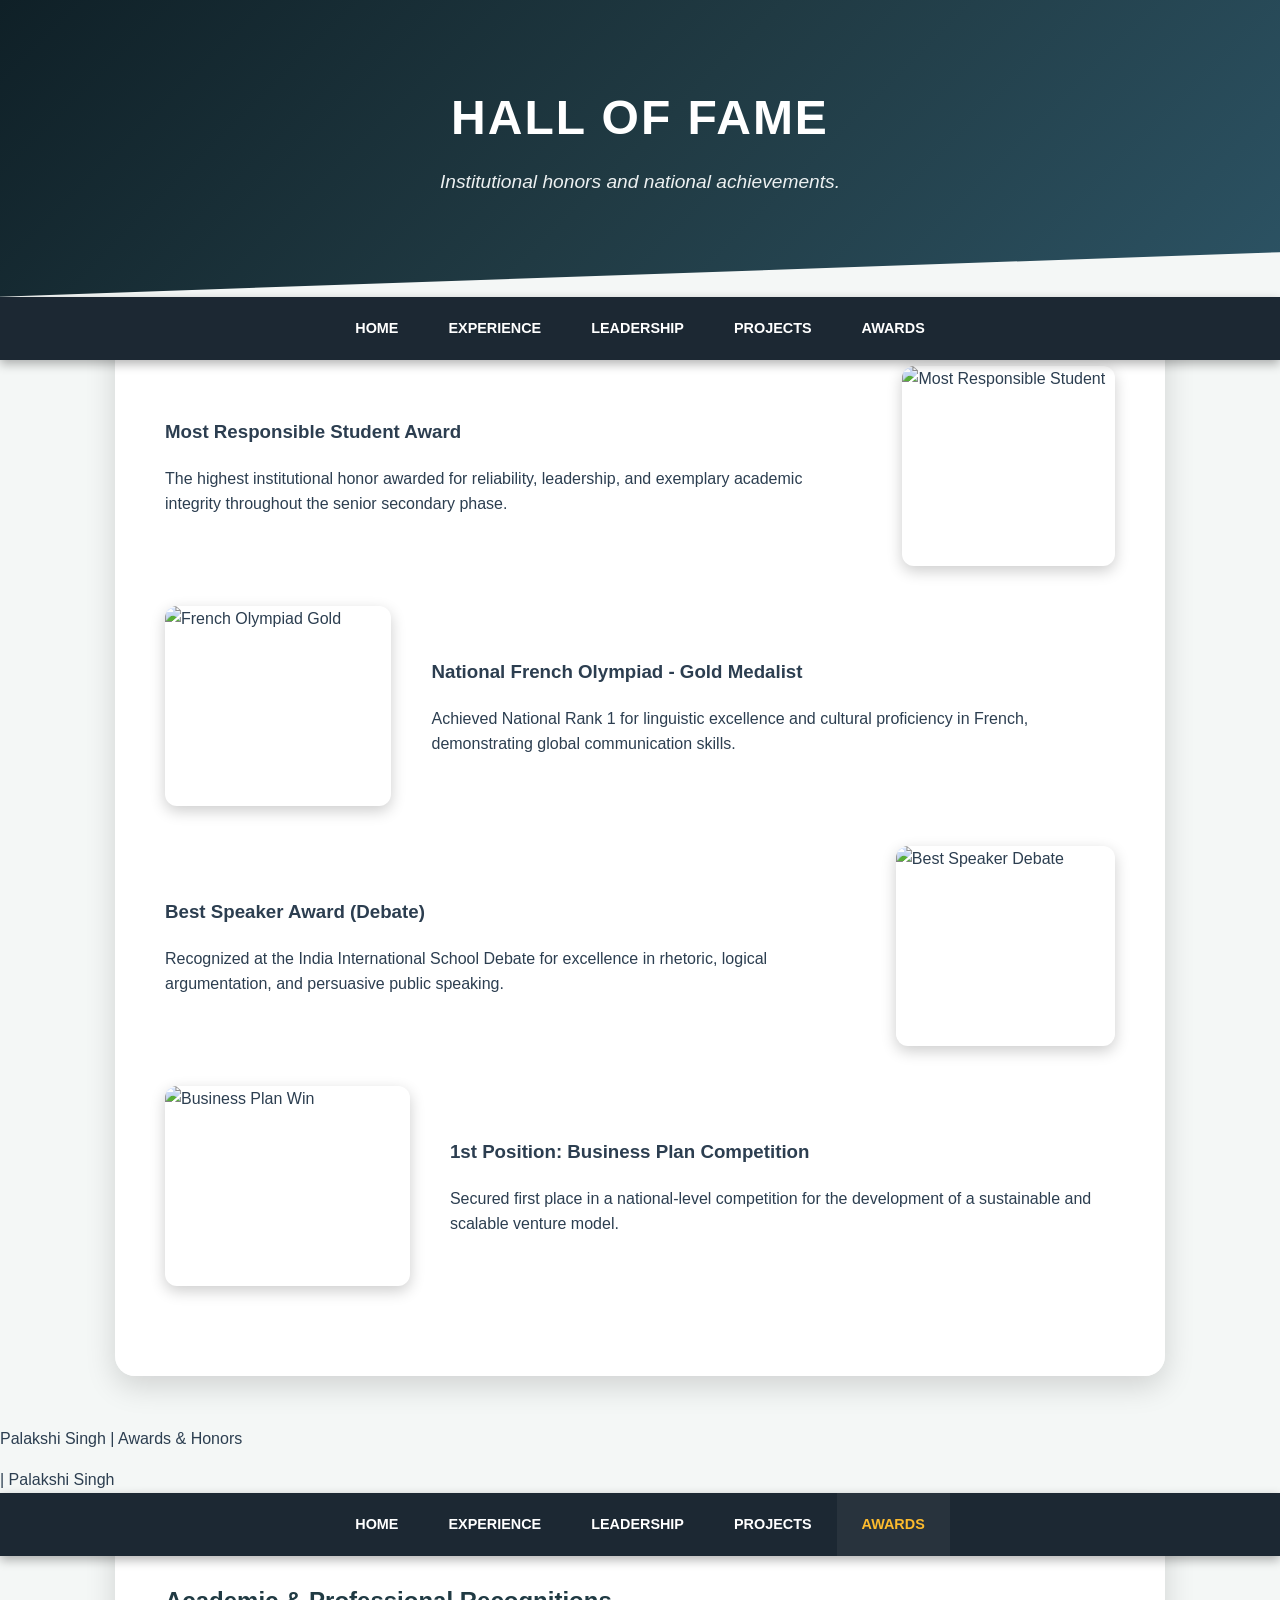
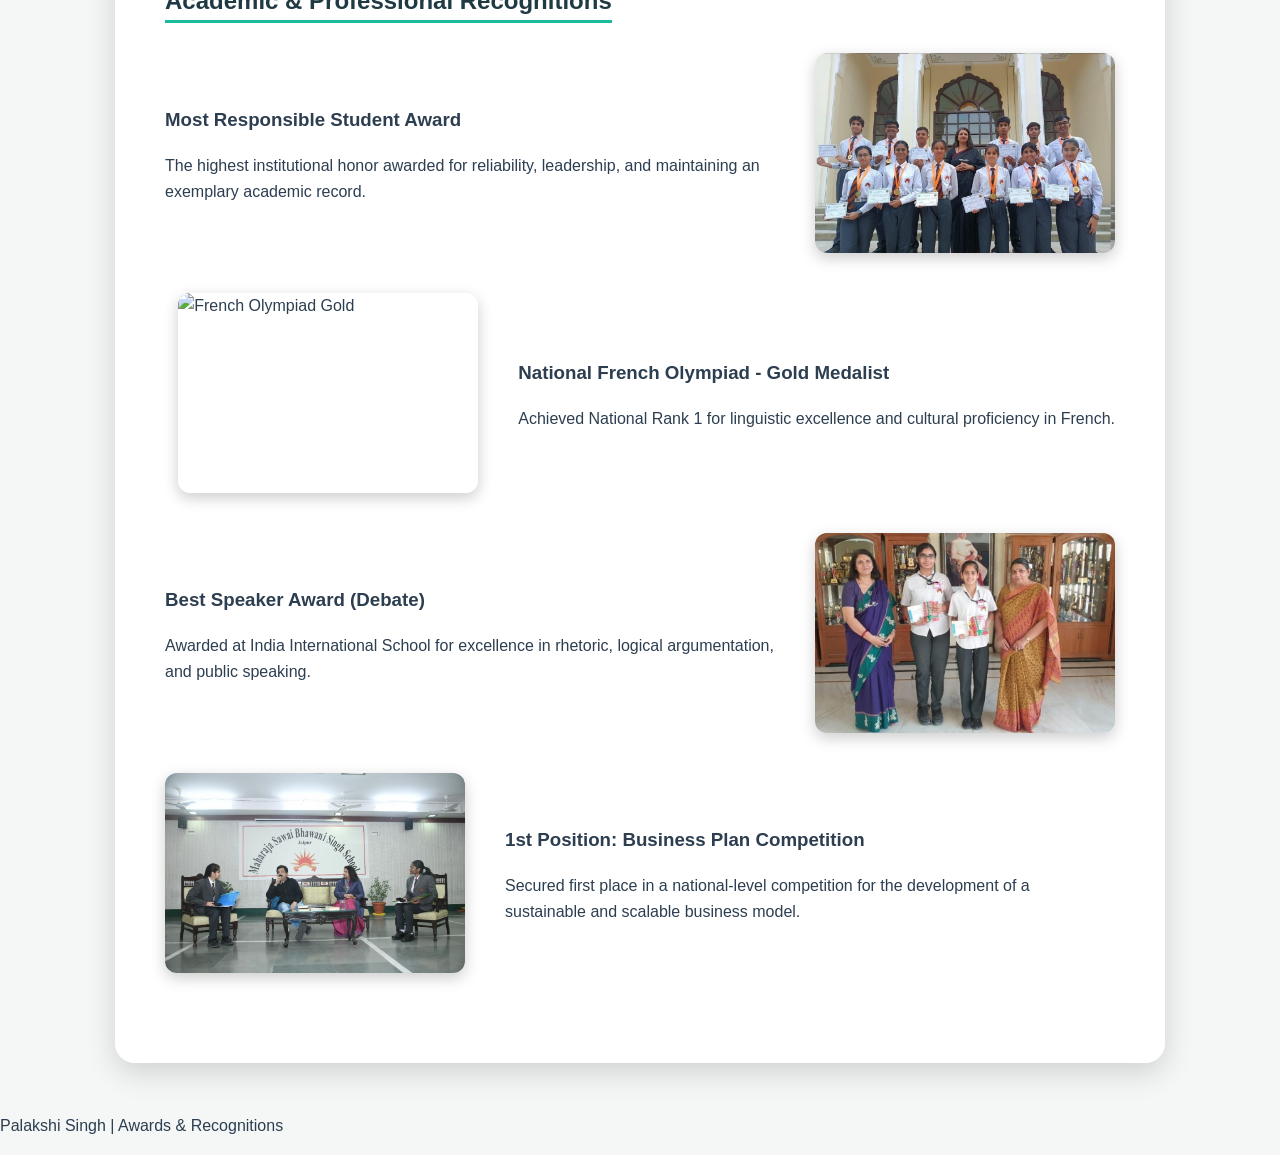
==== commit 4ee6440f: "Update awards.html" ====
--- a/awards.html
+++ b/awards.html
@@ -13,21 +13,21 @@
 </head>
 <body>
     <header>
-        <div class="header-content">
-            <h1>Major Recognitions</h1>
-            <p class="tagline">Academic excellence and institutional honors.</p>
-        </div>
-    </header>
+    <div class="header-content">
+        <h1>Hall of Fame</h1>
+        <p class="tagline">Institutional honors and national achievements.</p>
+    </div>
+</header>
 
     <nav>
-        <ul>
-            <li><a href="index.html">Home</a></li>
-            <li><a href="experience.html">Experience</a></li>
-            <li><a href="leadership.html">Leadership</a></li>
-            <li><a href="projects.html">Projects</a></li>
-            <li><a href="awards.html" class="active">Awards</a></li>
-        </ul>
-    </nav>
+    <ul>
+        <li><a href="index.html">Home</a></li>
+        <li><a href="experience.html">Experience</a></li>
+        <li><a href="leadership.html">Leadership</a></li>
+        <li><a href="projects.html">Projects</a></li>
+        <li><a href="awards.html">Awards</a></li>
+    </ul>
+</nav>
 
     <main>
         <section class="card">
--- a/style.css
+++ b/style.css
@@ -1,4 +1,4 @@
-/* 1. UNIFIED VARIABLES */
+/* 1. MASTER VARIABLES */
 :root {
     --primary-gradient: linear-gradient(135deg, #0f2027, #203a43, #2c5364);
     --accent: #1abc9c;
@@ -8,13 +8,7 @@
     --anim: 0.4s cubic-bezier(0.175, 0.885, 0.32, 1.275);
 }
 
-/* 2. GLOBAL STYLES */
-html { scroll-behavior: smooth; }
-
-::-webkit-scrollbar { width: 10px; }
-::-webkit-scrollbar-track { background: #1c2833; }
-::-webkit-scrollbar-thumb { background: var(--accent); border-radius: 10px; }
-
+/* 2. GLOBAL UNIFORMITY */
 body {
     font-family: 'Segoe UI', sans-serif;
     margin: 0;
@@ -23,33 +17,38 @@
     line-height: 1.6;
 }
 
-/* 3. HEADER & NAVIGATION */
+/* 3. UNIFORM HEADER (Eye-Appealing Cut) */
 header {
     background: var(--primary-gradient);
     color: white;
-    padding: 100px 20px;
+    padding: 80px 20px;
     text-align: center;
     clip-path: polygon(0 0, 100% 0, 100% 85%, 0% 100%);
+    margin-bottom: 0;
 }
 
-.profile-img {
-    width: 210px; height: 210px;
-    border-radius: 50%;
-    border: 5px solid var(--accent);
-    object-fit: cover;
-    transition: transform var(--anim), box-shadow var(--anim);
+header h1 {
+    font-size: 3rem;
+    margin: 0;
+    letter-spacing: 2px;
+    text-transform: uppercase;
 }
 
-.profile-img:hover {
-    transform: scale(1.1) rotate(5deg);
-    box-shadow: 0 0 25px var(--accent);
+.tagline {
+    font-size: 1.2rem;
+    font-weight: 300;
+    color: #ecf0f1;
+    font-style: italic;
+    margin-top: 10px;
 }
 
+/* 4. SEPARATE & STICKY NAVIGATION */
 nav {
     background: #1c2833;
     position: sticky;
     top: 0;
     z-index: 1000;
+    box-shadow: 0 4px 10px rgba(0,0,0,0.3);
 }
 
 nav ul {
@@ -63,24 +62,25 @@
 nav a {
     color: white;
     text-decoration: none;
-    padding: 18px 25px;
+    padding: 20px 25px;
     display: block;
     font-weight: bold;
+    font-size: 0.9rem;
+    text-transform: uppercase;
     transition: 0.3s;
 }
 
 nav a:hover, nav a.active {
     color: var(--highlight);
-    border-bottom: 3px solid var(--highlight);
+    background: rgba(255,255,255,0.05);
 }
 
-/* 4. THE CONTENT CARD (GLASSMORPHISM & OVERLAP) */
+/* 5. THE SECTION HEAD (CARD) HOVER EFFECT - RESTORED */
 .card {
     background: rgba(255, 255, 255, 0.95);
     backdrop-filter: blur(10px);
-    border: 1px solid rgba(255, 255, 255, 0.2);
     max-width: 950px;
-    margin: -60px auto 50px !important; /* FIXED: Removed conflicting 30px margin */
+    margin: -50px auto 50px !important; /* Overlap effect */
     padding: 50px;
     border-radius: 20px;
     box-shadow: var(--card-shadow);
@@ -90,17 +90,29 @@
     z-index: 10;
 }
 
+/* This is the hover lift you asked for */
 .card:hover {
-    transform: translateY(-12px);
-    box-shadow: 0 20px 40px rgba(0,0,0,0.15);
+    transform: translateY(-15px);
+    box-shadow: 0 25px 50px rgba(0,0,0,0.2);
 }
 
-/* 5. PROJECT GRID (FIXED LIST-VIEW ISSUE) */
+h2 {
+    color: #203a43;
+    border-bottom: 3px solid var(--accent);
+    display: inline-block;
+    margin-bottom: 30px;
+    transition: color 0.3s;
+}
+
+.card:hover h2 {
+    color: var(--accent);
+}
+
+/* 6. PROJECT GRID & WATERMARKS - RESTORED */
 .project-grid {
     display: grid !important;
     grid-template-columns: repeat(auto-fit, minmax(280px, 1fr)) !important;
     gap: 25px !important;
-    margin-top: 30px;
 }
 
 .project-item {
@@ -111,51 +123,22 @@
     border-left: 5px solid var(--highlight);
     overflow: hidden;
     z-index: 1;
-    transition: transform 0.3s ease, background 0.3s ease;
 }
 
-.project-item:hover {
-    transform: translateX(8px);
-    background: #fff;
-}
-
-/* 6. WATERMARK ENGINE (FIXED OPACITY & PLACEMENT) */
 .project-item::before {
     content: "";
     position: absolute;
     top: 50%; left: 50%;
     transform: translate(-50%, -50%);
-    width: 120px; height: 120px;
+    width: 100px; height: 100px;
     background-repeat: no-repeat;
     background-position: center;
     background-size: contain;
-    opacity: 0.08; /* Light background effect */
+    opacity: 0.08; /* Light watermark */
     z-index: -1;
-    pointer-events: none;
 }
 
-/* 7. ACHIEVEMENT ROWS (FOR AWARDS & LEADERSHIP) */
-.achievement-row {
-    display: flex;
-    align-items: center;
-    gap: 40px;
-    margin-bottom: 50px;
-}
-
-.achievement-row.reverse { flex-direction: row-reverse; }
-
-.achievement-img {
-    width: 300px;
-    height: 200px;
-    object-fit: cover;
-    border-radius: 12px;
-    box-shadow: 0 5px 15px rgba(0,0,0,0.2);
-    transition: transform 0.4s ease;
-}
-
-.achievement-img:hover { transform: scale(1.05); }
-
-/* 8. WATERMARK ASSIGNMENTS */
+/* Watermark Image Links */
 .aaranya::before { background-image: url('aaranya-wm.jpeg'); }
 .paysolve::before { background-image: url('paysolve-wm.jpeg'); }
 .sportsync::before { background-image: url('sportsync-wm.jpeg'); }
@@ -167,21 +150,17 @@
 .intach::before { background-image: url('intach-wm.jpeg'); }
 .feedish::before { background-image: url('feedish-wm.jpeg'); }
 
-/* 9. UTILITY & FOOTER */
-.btn-pdf, .btn-small {
-    color: var(--accent);
-    font-weight: bold;
-    text-decoration: none;
-    font-size: 0.9rem;
-    transition: 0.3s;
+/* 7. ACHIEVEMENT ROWS (Awards/Leadership/Experience) */
+.achievement-row {
+    display: flex;
+    align-items: center;
+    gap: 40px;
+    margin-bottom: 40px;
 }
-
-.btn-pdf:hover { color: var(--highlight); }
-
-footer {
-    text-align: center;
-    padding: 50px;
-    background: #1c2833;
-    color: white;
-    margin-top: 50px;
+.achievement-row.reverse { flex-direction: row-reverse; }
+.achievement-img {
+    width: 300px; height: 200px;
+    object-fit: cover;
+    border-radius: 12px;
+    box-shadow: 0 5px 15px rgba(0,0,0,0.2);
 }
--- a/style.css
+++ b/style.css
@@ -1,4 +1,4 @@
-/* 1. UNIFIED VARIABLES */
+/* 1. MASTER VARIABLES */
 :root {
     --primary-gradient: linear-gradient(135deg, #0f2027, #203a43, #2c5364);
     --accent: #1abc9c;
@@ -8,13 +8,7 @@
     --anim: 0.4s cubic-bezier(0.175, 0.885, 0.32, 1.275);
 }
 
-/* 2. GLOBAL STYLES */
-html { scroll-behavior: smooth; }
-
-::-webkit-scrollbar { width: 10px; }
-::-webkit-scrollbar-track { background: #1c2833; }
-::-webkit-scrollbar-thumb { background: var(--accent); border-radius: 10px; }
-
+/* 2. GLOBAL UNIFORMITY */
 body {
     font-family: 'Segoe UI', sans-serif;
     margin: 0;
@@ -23,33 +17,38 @@
     line-height: 1.6;
 }
 
-/* 3. HEADER & NAVIGATION */
+/* 3. UNIFORM HEADER (Eye-Appealing Cut) */
 header {
     background: var(--primary-gradient);
     color: white;
-    padding: 100px 20px;
+    padding: 80px 20px;
     text-align: center;
     clip-path: polygon(0 0, 100% 0, 100% 85%, 0% 100%);
+    margin-bottom: 0;
 }
 
-.profile-img {
-    width: 210px; height: 210px;
-    border-radius: 50%;
-    border: 5px solid var(--accent);
-    object-fit: cover;
-    transition: transform var(--anim), box-shadow var(--anim);
+header h1 {
+    font-size: 3rem;
+    margin: 0;
+    letter-spacing: 2px;
+    text-transform: uppercase;
 }
 
-.profile-img:hover {
-    transform: scale(1.1) rotate(5deg);
-    box-shadow: 0 0 25px var(--accent);
+.tagline {
+    font-size: 1.2rem;
+    font-weight: 300;
+    color: #ecf0f1;
+    font-style: italic;
+    margin-top: 10px;
 }
 
+/* 4. SEPARATE & STICKY NAVIGATION */
 nav {
     background: #1c2833;
     position: sticky;
     top: 0;
     z-index: 1000;
+    box-shadow: 0 4px 10px rgba(0,0,0,0.3);
 }
 
 nav ul {
@@ -63,24 +62,25 @@
 nav a {
     color: white;
     text-decoration: none;
-    padding: 18px 25px;
+    padding: 20px 25px;
     display: block;
     font-weight: bold;
+    font-size: 0.9rem;
+    text-transform: uppercase;
     transition: 0.3s;
 }
 
 nav a:hover, nav a.active {
     color: var(--highlight);
-    border-bottom: 3px solid var(--highlight);
+    background: rgba(255,255,255,0.05);
 }
 
-/* 4. THE CONTENT CARD (GLASSMORPHISM & OVERLAP) */
+/* 5. THE SECTION HEAD (CARD) HOVER EFFECT - RESTORED */
 .card {
     background: rgba(255, 255, 255, 0.95);
     backdrop-filter: blur(10px);
-    border: 1px solid rgba(255, 255, 255, 0.2);
     max-width: 950px;
-    margin: -60px auto 50px !important; /* FIXED: Removed conflicting 30px margin */
+    margin: -50px auto 50px !important; /* Overlap effect */
     padding: 50px;
     border-radius: 20px;
     box-shadow: var(--card-shadow);
@@ -90,17 +90,29 @@
     z-index: 10;
 }
 
+/* This is the hover lift you asked for */
 .card:hover {
-    transform: translateY(-12px);
-    box-shadow: 0 20px 40px rgba(0,0,0,0.15);
+    transform: translateY(-15px);
+    box-shadow: 0 25px 50px rgba(0,0,0,0.2);
 }
 
-/* 5. PROJECT GRID (FIXED LIST-VIEW ISSUE) */
+h2 {
+    color: #203a43;
+    border-bottom: 3px solid var(--accent);
+    display: inline-block;
+    margin-bottom: 30px;
+    transition: color 0.3s;
+}
+
+.card:hover h2 {
+    color: var(--accent);
+}
+
+/* 6. PROJECT GRID & WATERMARKS - RESTORED */
 .project-grid {
     display: grid !important;
     grid-template-columns: repeat(auto-fit, minmax(280px, 1fr)) !important;
     gap: 25px !important;
-    margin-top: 30px;
 }
 
 .project-item {
@@ -111,51 +123,22 @@
     border-left: 5px solid var(--highlight);
     overflow: hidden;
     z-index: 1;
-    transition: transform 0.3s ease, background 0.3s ease;
 }
 
-.project-item:hover {
-    transform: translateX(8px);
-    background: #fff;
-}
-
-/* 6. WATERMARK ENGINE (FIXED OPACITY & PLACEMENT) */
 .project-item::before {
     content: "";
     position: absolute;
     top: 50%; left: 50%;
     transform: translate(-50%, -50%);
-    width: 120px; height: 120px;
+    width: 100px; height: 100px;
     background-repeat: no-repeat;
     background-position: center;
     background-size: contain;
-    opacity: 0.08; /* Light background effect */
+    opacity: 0.08; /* Light watermark */
     z-index: -1;
-    pointer-events: none;
 }
 
-/* 7. ACHIEVEMENT ROWS (FOR AWARDS & LEADERSHIP) */
-.achievement-row {
-    display: flex;
-    align-items: center;
-    gap: 40px;
-    margin-bottom: 50px;
-}
-
-.achievement-row.reverse { flex-direction: row-reverse; }
-
-.achievement-img {
-    width: 300px;
-    height: 200px;
-    object-fit: cover;
-    border-radius: 12px;
-    box-shadow: 0 5px 15px rgba(0,0,0,0.2);
-    transition: transform 0.4s ease;
-}
-
-.achievement-img:hover { transform: scale(1.05); }
-
-/* 8. WATERMARK ASSIGNMENTS */
+/* Watermark Image Links */
 .aaranya::before { background-image: url('aaranya-wm.jpeg'); }
 .paysolve::before { background-image: url('paysolve-wm.jpeg'); }
 .sportsync::before { background-image: url('sportsync-wm.jpeg'); }
@@ -167,21 +150,17 @@
 .intach::before { background-image: url('intach-wm.jpeg'); }
 .feedish::before { background-image: url('feedish-wm.jpeg'); }
 
-/* 9. UTILITY & FOOTER */
-.btn-pdf, .btn-small {
-    color: var(--accent);
-    font-weight: bold;
-    text-decoration: none;
-    font-size: 0.9rem;
-    transition: 0.3s;
+/* 7. ACHIEVEMENT ROWS (Awards/Leadership/Experience) */
+.achievement-row {
+    display: flex;
+    align-items: center;
+    gap: 40px;
+    margin-bottom: 40px;
 }
-
-.btn-pdf:hover { color: var(--highlight); }
-
-footer {
-    text-align: center;
-    padding: 50px;
-    background: #1c2833;
-    color: white;
-    margin-top: 50px;
+.achievement-row.reverse { flex-direction: row-reverse; }
+.achievement-img {
+    width: 300px; height: 200px;
+    object-fit: cover;
+    border-radius: 12px;
+    box-shadow: 0 5px 15px rgba(0,0,0,0.2);
 }
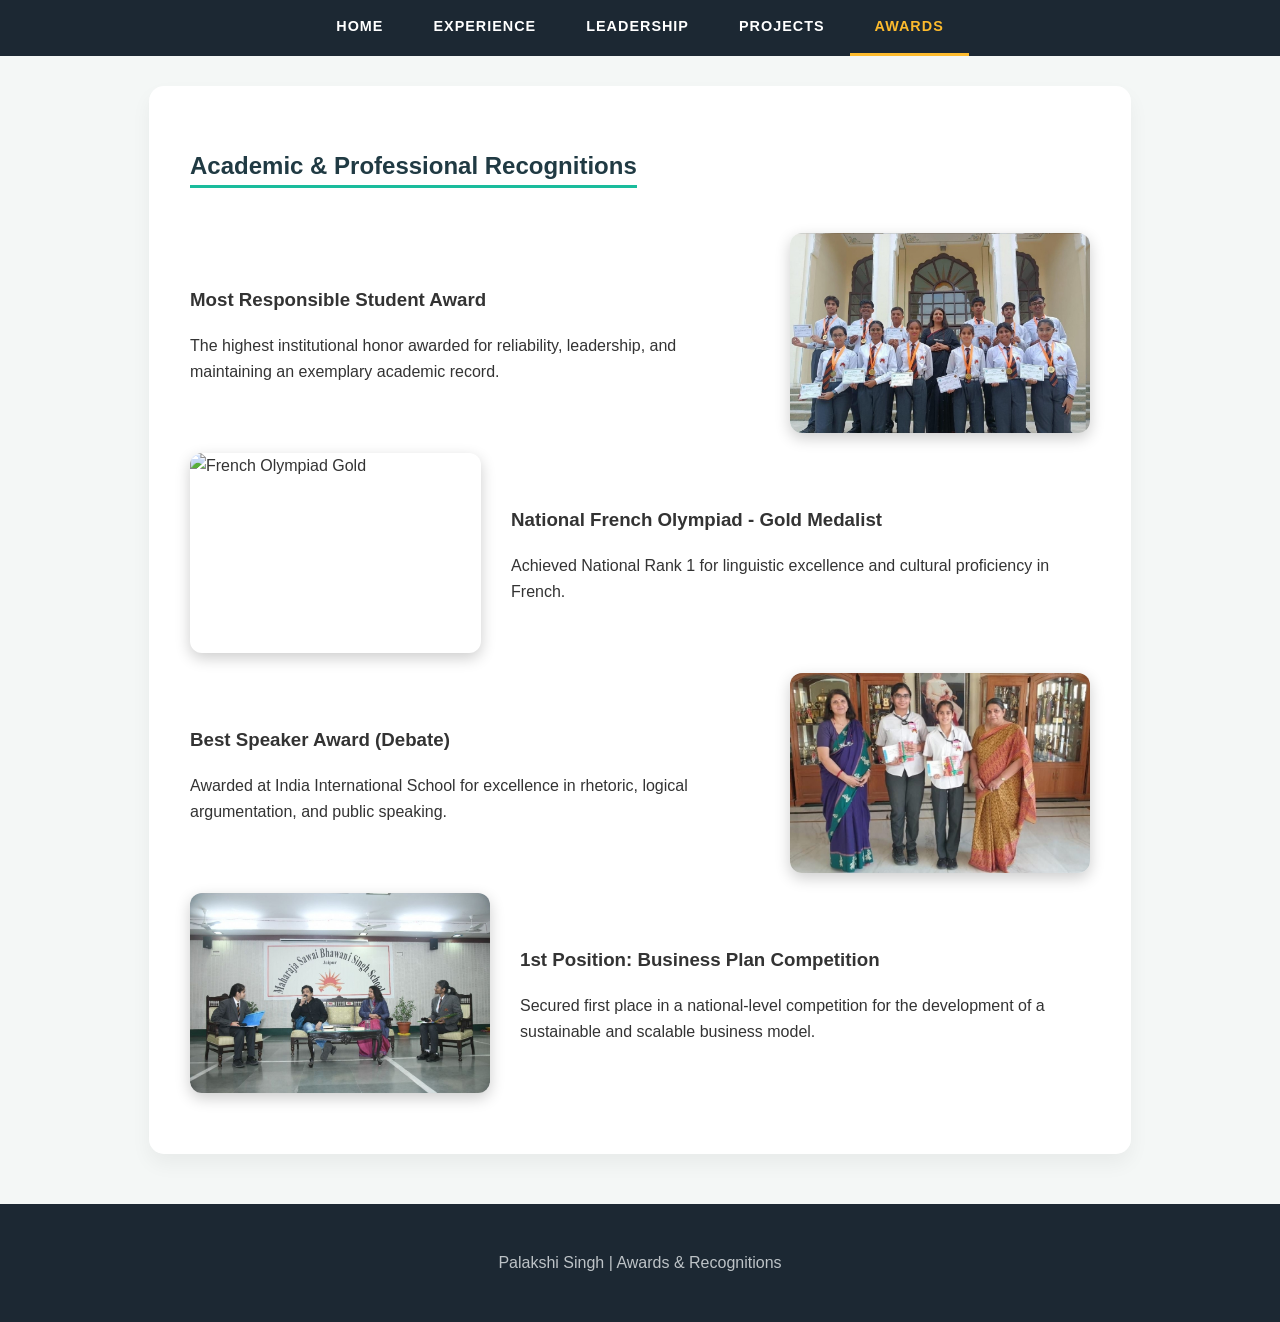
==== commit 87d50d9f: "Update awards.html" ====
--- a/awards.html
+++ b/awards.html
@@ -3,75 +3,7 @@
 <head>
     <meta charset="UTF-8">
     <meta name="viewport" content="width=device-width, initial-scale=1.0">
-    <title><!DOCTYPE html>
-<html lang="en">
-<head>
-    <meta charset="UTF-8">
-    <meta name="viewport" content="width=device-width, initial-scale=1.0">
     <title>Awards | Palakshi Singh</title>
-    <link rel="stylesheet" href="style.css">
-</head>
-<body>
-    <header>
-    <div class="header-content">
-        <h1>Hall of Fame</h1>
-        <p class="tagline">Institutional honors and national achievements.</p>
-    </div>
-</header>
-
-    <nav>
-    <ul>
-        <li><a href="index.html">Home</a></li>
-        <li><a href="experience.html">Experience</a></li>
-        <li><a href="leadership.html">Leadership</a></li>
-        <li><a href="projects.html">Projects</a></li>
-        <li><a href="awards.html">Awards</a></li>
-    </ul>
-</nav>
-
-    <main>
-        <section class="card">
-            
-            <div class="achievement-row">
-                <div class="achievement-text">
-                    <h3>Most Responsible Student Award</h3>
-                    <p>The highest institutional honor awarded for reliability, leadership, and exemplary academic integrity throughout the senior secondary phase.</p>
-                </div>
-                <img src="responsible-student.jpeg" alt="Most Responsible Student" class="achievement-img">
-            </div>
-
-            <div class="achievement-row reverse">
-                <div class="achievement-text">
-                    <h3>National French Olympiad - Gold Medalist</h3>
-                    <p>Achieved National Rank 1 for linguistic excellence and cultural proficiency in French, demonstrating global communication skills.</p>
-                </div>
-                <img src="french-olympiad.jpeg" alt="French Olympiad Gold" class="achievement-img">
-            </div>
-
-            <div class="achievement-row">
-                <div class="achievement-text">
-                    <h3>Best Speaker Award (Debate)</h3>
-                    <p>Recognized at the India International School Debate for excellence in rhetoric, logical argumentation, and persuasive public speaking.</p>
-                </div>
-                <img src="best-speaker.jpeg" alt="Best Speaker Debate" class="achievement-img">
-            </div>
-
-            <div class="achievement-row reverse">
-                <div class="achievement-text">
-                    <h3>1st Position: Business Plan Competition</h3>
-                    <p>Secured first place in a national-level competition for the development of a sustainable and scalable venture model.</p>
-                </div>
-                <img src="b-plan-win.jpeg" alt="Business Plan Win" class="achievement-img">
-            </div>
-            
-        </section>
-    </main>
-
-    <footer>
-        <p>Palakshi Singh | Awards & Honors</p>
-    </footer>
-</body>
-</html> | Palakshi Singh</title>
     <link rel="stylesheet" href="style.css">
 </head>
 <body>
--- a/style.css
+++ b/style.css
@@ -1,54 +1,181 @@
-/* 1. MASTER VARIABLES */
+/* 1. Variables for easy theme management */
 :root {
     --primary-gradient: linear-gradient(135deg, #0f2027, #203a43, #2c5364);
-    --accent: #1abc9c;
-    --highlight: #fdbb2d;
+    --accent-color: #1abc9c;
     --text-dark: #2c3e50;
     --card-shadow: 0 10px 30px rgba(0,0,0,0.15);
-    --anim: 0.4s cubic-bezier(0.175, 0.885, 0.32, 1.275);
-}
-
-/* 2. GLOBAL UNIFORMITY */
+}
+
+/* 2. Body & Background */
 body {
-    font-family: 'Segoe UI', sans-serif;
+    font-family: 'Segoe UI', Roboto, Helvetica, sans-serif;
+    line-height: 1.7;
     margin: 0;
-    background-color: #f4f7f6;
+    background-color: #f0f2f5;
     color: var(--text-dark);
-    line-height: 1.6;
-}
-
-/* 3. UNIFORM HEADER (Eye-Appealing Cut) */
+}
+
+/* 3. Header with New Background Gradient */
 header {
     background: var(--primary-gradient);
     color: white;
     padding: 80px 20px;
     text-align: center;
-    clip-path: polygon(0 0, 100% 0, 100% 85%, 0% 100%);
-    margin-bottom: 0;
-}
-
-header h1 {
-    font-size: 3rem;
-    margin: 0;
-    letter-spacing: 2px;
-    text-transform: uppercase;
-}
-
-.tagline {
-    font-size: 1.2rem;
-    font-weight: 300;
-    color: #ecf0f1;
-    font-style: italic;
-    margin-top: 10px;
-}
-
-/* 4. SEPARATE & STICKY NAVIGATION */
+    clip-path: polygon(0 0, 100% 0, 100% 85%, 0% 100%); /* Adds a stylish diagonal cut */
+}
+
+.profile-img {
+    width: 220px; /* Larger as requested */
+    height: 220px;
+    border-radius: 50%;
+    border: 6px solid rgba(255,255,255,0.2);
+    object-fit: cover;
+    transition: transform 0.4s ease;
+}
+
+.profile-img:hover {
+    transform: rotate(5deg) scale(1.05);
+}
+
+/* 4. Navigation bar */
 nav {
     background: #1c2833;
     position: sticky;
     top: 0;
     z-index: 1000;
-    box-shadow: 0 4px 10px rgba(0,0,0,0.3);
+}
+
+nav ul {
+    display: flex;
+    justify-content: center;
+    padding: 0;
+    margin: 0;
+    list-style: none;
+}
+
+nav a {
+    color: white;
+    text-decoration: none;
+    padding: 15px 20px;
+    font-size: 0.9rem;
+    text-transform: uppercase;
+    letter-spacing: 1px;
+}
+
+nav a:hover {
+    background: var(--accent-color);
+}
+
+/* 5. Content Cards */
+.card {
+    background: white;
+    max-width: 950px;
+    margin: -40px auto 40px; /* Pulls first card onto the header */
+    padding: 40px;
+    border-radius: 15px;
+    box-shadow: var(--card-shadow);
+    position: relative;
+}
+
+h2 {
+    color: #203a43;
+    border-bottom: 3px solid var(--accent-color);
+    display: inline-block;
+    margin-bottom: 25px;
+}
+
+/* 6. Table Styling */
+table {
+    width: 100%;
+    border-collapse: collapse;
+}
+
+th {
+    background: #f8f9fa;
+    padding: 15px;
+    text-align: left;
+}
+
+td {
+    padding: 15px;
+    border-bottom: 1px solid #eee;
+}
+
+/* 7. Innovation Project Grid */
+.project-container {
+    display: grid;
+    grid-template-columns: repeat(auto-fit, minmax(280px, 1fr));
+    gap: 20px;
+}
+
+.project-box {
+    background: #fdfdfd;
+    border: 1px solid #efefef;
+    padding: 20px;
+    border-radius: 10px;
+    transition: all 0.3s ease;
+}
+
+.project-box:hover {
+    border-color: var(--accent-color);
+    transform: translateY(-5px);
+    box-shadow: 0 5px 15px rgba(0,0,0,0.1);
+}
+
+/* Footer */
+footer {
+    text-align: center;
+    padding: 40px;
+    background: #1c2833;
+    color: #bdc3c7;
+}
+
+:root {
+    --primary-gradient: linear-gradient(135deg, #0f2027, #203a43, #2c5364);
+    --accent: #1abc9c;
+    --highlight: #fdbb2d;
+    --transition-speed: 0.4s;
+}
+
+body {
+    font-family: 'Segoe UI', sans-serif;
+    margin: 0;
+    background-color: #f4f7f6;
+    color: #333;
+    line-height: 1.6;
+}
+
+header {
+    background: var(--primary-gradient);
+    color: white;
+    padding: 80px 20px;
+    text-align: center;
+    clip-path: polygon(0 0, 100% 0, 100% 90%, 0% 100%);
+}
+
+/* --- 1. PICTURE HOVER EFFECT --- */
+.profile-img {
+    width: 200px;
+    height: 200px;
+    border-radius: 50%;
+    border: 4px solid var(--accent);
+    object-fit: cover;
+    margin-bottom: 15px;
+    box-shadow: 0 0 15px rgba(26, 188, 156, 0.4);
+    transition: transform var(--transition-speed) ease, box-shadow var(--transition-speed) ease;
+}
+
+.profile-img:hover {
+    transform: scale(1.1) rotate(3deg); /* Slightly grows and tilts */
+    box-shadow: 0 0 30px rgba(26, 188, 156, 0.8); /* Glow intensifies */
+    cursor: pointer;
+}
+
+nav {
+    background: #1c2833;
+    position: sticky;
+    top: 0;
+    z-index: 100;
 }
 
 nav ul {
@@ -56,89 +183,341 @@
     justify-content: center;
     list-style: none;
     padding: 0;
-    margin: 0;
 }
 
 nav a {
     color: white;
     text-decoration: none;
-    padding: 20px 25px;
+    padding: 15px 25px;
     display: block;
     font-weight: bold;
-    font-size: 0.9rem;
-    text-transform: uppercase;
-    transition: 0.3s;
-}
-
-nav a:hover, nav a.active {
+    transition: color 0.3s ease;
+}
+
+nav a:hover {
     color: var(--highlight);
-    background: rgba(255,255,255,0.05);
-}
-
-/* 5. THE SECTION HEAD (CARD) HOVER EFFECT - RESTORED */
+}
+
+/* --- 2. SECTION (CARD) HOVER EFFECT --- */
+.card {
+    background: white;
+    max-width: 950px;
+    margin: -30px auto 40px;
+    padding: 40px;
+    border-radius: 15px;
+    box-shadow: 0 10px 30px rgba(0,0,0,0.1);
+    border-top: 5px solid var(--accent);
+    transition: transform var(--transition-speed) ease, box-shadow var(--transition-speed) ease;
+}
+
+.card:hover {
+    transform: translateY(-10px); /* Lifts the entire section up */
+    box-shadow: 0 20px 40px rgba(0,0,0,0.2); /* Shadow deepens for depth */
+}
+
+.achievement-row {
+    display: flex;
+    align-items: center;
+    gap: 40px;
+    margin-bottom: 50px;
+}
+
+.achievement-row.reverse {
+    flex-direction: row-reverse;
+}
+
+/* Achievement Image Hover */
+.achievement-img {
+    width: 300px;
+    height: 200px;
+    object-fit: cover;
+    border-radius: 12px;
+    box-shadow: 0 5px 15px rgba(0,0,0,0.1);
+    transition: transform 0.3s ease;
+}
+
+.achievement-img:hover {
+    transform: scale(1.05);
+}
+
+/* Project Item Hover */
+.project-item {
+    background: #fafafa;
+    padding: 20px;
+    border-left: 4px solid var(--highlight);
+    border-radius: 5px;
+    transition: background 0.3s ease, transform 0.3s ease;
+}
+
+.project-item:hover {
+    background: #fff;
+    transform: translateX(10px); /* Slides slightly to the right */
+}
+
+.pdf-btn {
+    display: inline-block;
+    padding: 12px 30px;
+    background: var(--primary-gradient);
+    color: white;
+    text-decoration: none;
+    border-radius: 50px;
+    margin-top: 15px;
+    transition: all 0.3s ease;
+}
+
+.pdf-btn:hover {
+    background: var(--accent);
+    letter-spacing: 1px; /* Expands slightly for effect */
+}
+
+footer {
+    text-align: center;
+    padding: 40px;
+    background: #1c2833;
+    color: white;
+}
+
+:root {
+    --primary-gradient: linear-gradient(135deg, #0f2027, #203a43, #2c5364);
+    --accent: #1abc9c;
+    --highlight: #fdbb2d;
+    --anim: 0.4s cubic-bezier(0.175, 0.885, 0.32, 1.275);
+}
+
+body {
+    font-family: 'Segoe UI', sans-serif;
+    margin: 0;
+    background-color: #f4f7f6;
+    color: #333;
+}
+
+header {
+    background: var(--primary-gradient);
+    color: white;
+    padding: 80px 20px;
+    text-align: center;
+    clip-path: polygon(0 0, 100% 0, 100% 90%, 0% 100%);
+}
+
+/* --- INTERACTIVE PICTURE --- */
+.profile-img {
+    width: 210px;
+    height: 210px;
+    border-radius: 50%;
+    border: 5px solid var(--accent);
+    object-fit: cover;
+    transition: transform var(--anim), box-shadow var(--anim);
+}
+
+.profile-img:hover {
+    transform: scale(1.1) rotate(5deg);
+    box-shadow: 0 0 25px var(--accent);
+}
+
+nav { background: #1c2833; position: sticky; top: 0; z-index: 100; }
+nav ul { display: flex; justify-content: center; list-style: none; padding: 0; }
+nav a { color: white; text-decoration: none; padding: 15px 25px; font-weight: bold; transition: 0.3s; }
+nav a:hover { color: var(--highlight); }
+
+/* --- INTERACTIVE SECTIONS (CARDS) --- */
+.card {
+    background: white;
+    max-width: 950px;
+    margin: -30px auto 40px;
+    padding: 40px;
+    border-radius: 15px;
+    box-shadow: 0 10px 20px rgba(0,0,0,0.1);
+    border-top: 5px solid var(--accent);
+    transition: transform var(--anim), box-shadow var(--anim);
+}
+
+.card:hover {
+    transform: translateY(-12px);
+    box-shadow: 0 20px 40px rgba(0,0,0,0.15);
+}
+
+.achievement-row { display: flex; align-items: center; gap: 40px; margin-top: 20px; }
+.achievement-row.reverse { flex-direction: row-reverse; }
+
+.achievement-img {
+    width: 280px;
+    height: 180px;
+    border-radius: 10px;
+    object-fit: cover;
+    transition: transform 0.4s ease;
+}
+
+.achievement-img:hover { transform: scale(1.05); }
+
+/* Project Grid & Items */
+.project-grid { display: grid; grid-template-columns: repeat(auto-fit, minmax(220px, 1fr)); gap: 15px; margin-top: 20px; }
+.project-item {
+    background: #fafafa;
+    padding: 15px;
+    border-radius: 8px;
+    border-left: 4px solid var(--highlight);
+    transition: transform 0.3s ease, background 0.3s ease;
+}
+
+.project-item:hover {
+    transform: translateX(8px);
+    background: #fff;
+}
+
+.btn-small { font-size: 0.8rem; color: var(--accent); text-decoration: none; font-weight: bold; }
+footer { text-align: center; padding: 40px; background: #1c2833; color: white; }
+
+:root {
+    --bg-gradient: linear-gradient(135deg, #0f2027, #203a43, #2c5364);
+    --accent: #1abc9c;
+    --highlight: #fdbb2d;
+    --transition: 0.4s cubic-bezier(0.175, 0.885, 0.32, 1.275);
+}
+
+body { font-family: 'Segoe UI', sans-serif; margin: 0; background: #f4f7f6; color: #333; }
+
+/* Interactive Header & Nav */
+header { background: var(--bg-gradient); color: white; padding: 60px 20px; text-align: center; }
+.profile-img { 
+    width: 180px; height: 180px; border-radius: 50%; border: 4px solid var(--accent); 
+    transition: var(--transition);
+}
+.profile-img:hover { transform: scale(1.1) rotate(5deg); box-shadow: 0 0 20px var(--accent); }
+
+nav { background: #1c2833; position: sticky; top: 0; z-index: 1000; }
+nav ul { display: flex; justify-content: center; list-style: none; padding: 0; margin: 0; }
+nav a { color: white; text-decoration: none; padding: 15px 25px; font-weight: bold; transition: 0.3s; }
+nav a:hover, .active { color: var(--highlight); border-bottom: 2px solid var(--highlight); }
+
+/* Card Animations */
+.card {
+    background: white; max-width: 900px; margin: 30px auto; padding: 40px; 
+    border-radius: 15px; box-shadow: 0 10px 20px rgba(0,0,0,0.05);
+    border-top: 5px solid var(--accent); transition: var(--transition);
+}
+.card:hover { transform: translateY(-10px); box-shadow: 0 20px 40px rgba(0,0,0,0.15); }
+
+/* Content Layouts */
+.achievement-row { display: flex; align-items: center; gap: 30px; margin: 20px 0; }
+.achievement-row.reverse { flex-direction: row-reverse; }
+.achievement-img { width: 250px; border-radius: 10px; transition: 0.3s; }
+.achievement-img:hover { transform: scale(1.05); }
+
+.detail-box { padding: 15px; border-left: 4px solid var(--accent); background: #fafafa; margin-bottom: 15px; }
+
+.project-grid { display: grid; grid-template-columns: repeat(auto-fit, minmax(250px, 1fr)); gap: 15px; }
+.project-item { 
+    background: #fdfdfd; padding: 15px; border: 1px solid #eee; border-radius: 8px; 
+    transition: 0.3s; border-left: 4px solid var(--highlight);
+}
+.project-item:hover { transform: translateX(10px); background: #fff; }
+
+.btn-pdf { color: var(--accent); font-weight: bold; text-decoration: none; font-size: 0.9rem; }
+
+/* Add these new rules to your existing style.css */
+
+.tagline {
+    font-size: 1.1rem;
+    font-weight: 300;
+    color: #ecf0f1;
+    font-style: italic;
+    margin-top: 10px;
+    letter-spacing: 0.5px;
+}
+
+.institution {
+    font-weight: bold;
+    color: var(--accent);
+    margin-bottom: 5px;
+}
+
+.about-content p {
+    margin-bottom: 15px;
+    font-size: 1.05rem;
+    color: #444;
+}
+
+/* Enhancing the Active Nav Link */
+nav a.active {
+    border-bottom: 3px solid var(--highlight);
+    color: var(--highlight);
+}
+
+footer {
+    text-align: center;
+    padding: 30px;
+    background: #1c2833;
+    color: #bdc3c7;
+    margin-top: 50px;
+}
+
+/* Ensure consistent image sizing for the internship/volunteering images */
+.achievement-img {
+    width: 300px;
+    height: 200px;
+    object-fit: cover; /* This prevents the images from looking stretched */
+    border-radius: 12px;
+    box-shadow: 0 5px 15px rgba(0,0,0,0.2);
+    transition: transform 0.4s ease, box-shadow 0.4s ease;
+}
+
+.achievement-img:hover {
+    transform: scale(1.05);
+    box-shadow: 0 8px 25px rgba(0,0,0,0.3);
+}
+
+/* Smooth Scrolling for the whole site */
+html {
+    scroll-behavior: smooth;
+}
+
+/* Custom Scrollbar for a premium look */
+::-webkit-scrollbar {
+    width: 10px;
+}
+::-webkit-scrollbar-track {
+    background: #1c2833;
+}
+::-webkit-scrollbar-thumb {
+    background: var(--accent);
+    border-radius: 10px;
+}
+::-webkit-scrollbar-thumb:hover {
+    background: var(--highlight);
+}
+
+/* Glassmorphism effect for cards - The 'Crazy-Level' look */
 .card {
     background: rgba(255, 255, 255, 0.95);
     backdrop-filter: blur(10px);
-    max-width: 950px;
-    margin: -50px auto 50px !important; /* Overlap effect */
-    padding: 50px;
-    border-radius: 20px;
-    box-shadow: var(--card-shadow);
-    border-top: 6px solid var(--accent);
-    transition: transform var(--anim), box-shadow var(--anim);
-    position: relative;
-    z-index: 10;
-}
-
-/* This is the hover lift you asked for */
-.card:hover {
-    transform: translateY(-15px);
-    box-shadow: 0 25px 50px rgba(0,0,0,0.2);
-}
-
-h2 {
-    color: #203a43;
-    border-bottom: 3px solid var(--accent);
-    display: inline-block;
-    margin-bottom: 30px;
-    transition: color 0.3s;
-}
-
-.card:hover h2 {
-    color: var(--accent);
-}
-
-/* 6. PROJECT GRID & WATERMARKS - RESTORED */
-.project-grid {
-    display: grid !important;
-    grid-template-columns: repeat(auto-fit, minmax(280px, 1fr)) !important;
-    gap: 25px !important;
-}
-
-.project-item {
-    position: relative;
-    background: #fff;
-    padding: 25px;
-    border-radius: 12px;
-    border-left: 5px solid var(--highlight);
-    overflow: hidden;
-    z-index: 1;
-}
-
+    border: 1px solid rgba(255, 255, 255, 0.2);
+}
+
+/* This creates the faded background layer */
 .project-item::before {
     content: "";
     position: absolute;
-    top: 50%; left: 50%;
+    top: 50%;
+    left: 50%;
     transform: translate(-50%, -50%);
-    width: 100px; height: 100px;
+    width: 120px; /* Size of the icon */
+    height: 120px;
     background-repeat: no-repeat;
     background-position: center;
     background-size: contain;
-    opacity: 0.08; /* Light watermark */
-    z-index: -1;
-}
-
-/* Watermark Image Links */
+    
+    /* THE WATERMARK EFFECT */
+    opacity: 0.08; /* Very light/faded */
+    z-index: 0;    /* Sits behind text */
+    pointer-events: none; /* Allows clicking 'through' the image to the PDF link */
+}
+
+/* Ensures text and links stay on top of the watermark */
+.project-item h3, .project-item p, .project-item a {
+    position: relative;
+    z-index: 1;
+}
+
 .aaranya::before { background-image: url('aaranya-wm.jpeg'); }
 .paysolve::before { background-image: url('paysolve-wm.jpeg'); }
 .sportsync::before { background-image: url('sportsync-wm.jpeg'); }
@@ -149,18 +528,3 @@
 .novel::before { background-image: url('novel-wm.jpeg'); }
 .intach::before { background-image: url('intach-wm.jpeg'); }
 .feedish::before { background-image: url('feedish-wm.jpeg'); }
-
-/* 7. ACHIEVEMENT ROWS (Awards/Leadership/Experience) */
-.achievement-row {
-    display: flex;
-    align-items: center;
-    gap: 40px;
-    margin-bottom: 40px;
-}
-.achievement-row.reverse { flex-direction: row-reverse; }
-.achievement-img {
-    width: 300px; height: 200px;
-    object-fit: cover;
-    border-radius: 12px;
-    box-shadow: 0 5px 15px rgba(0,0,0,0.2);
-}
